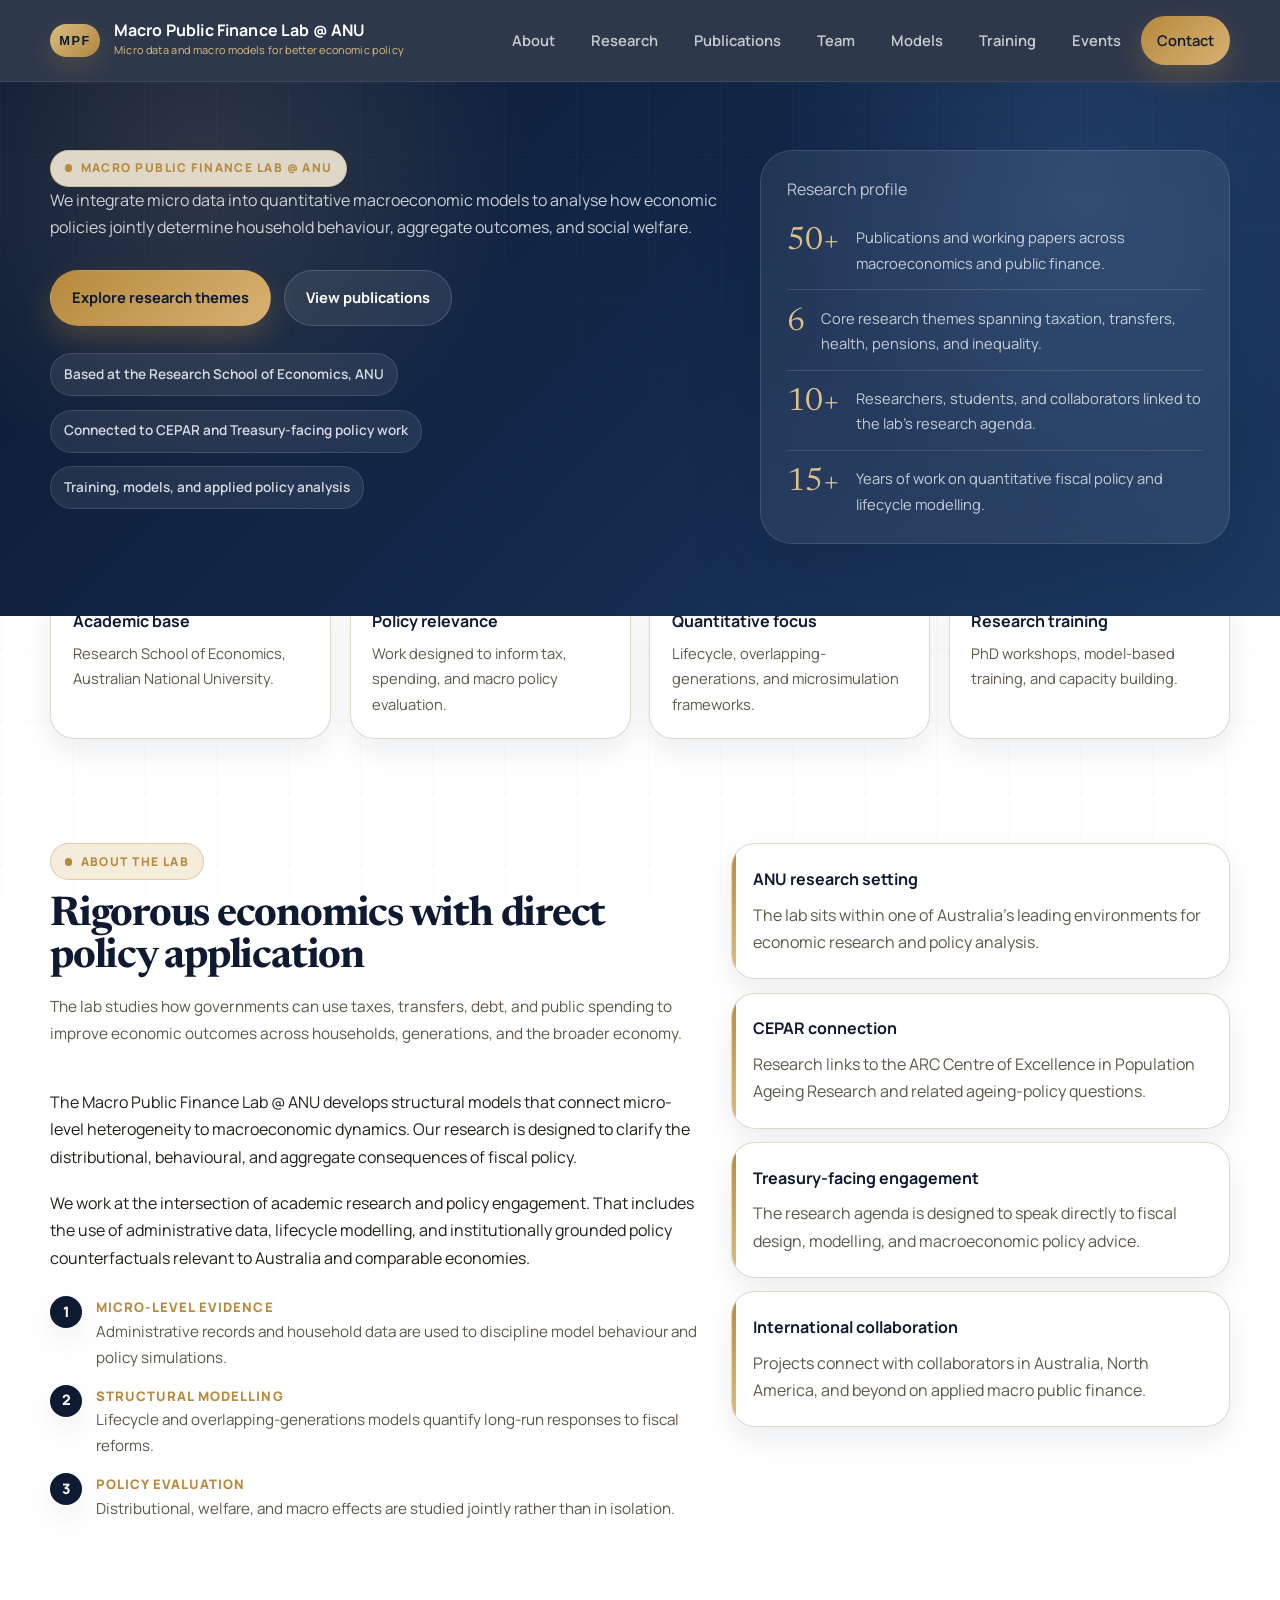
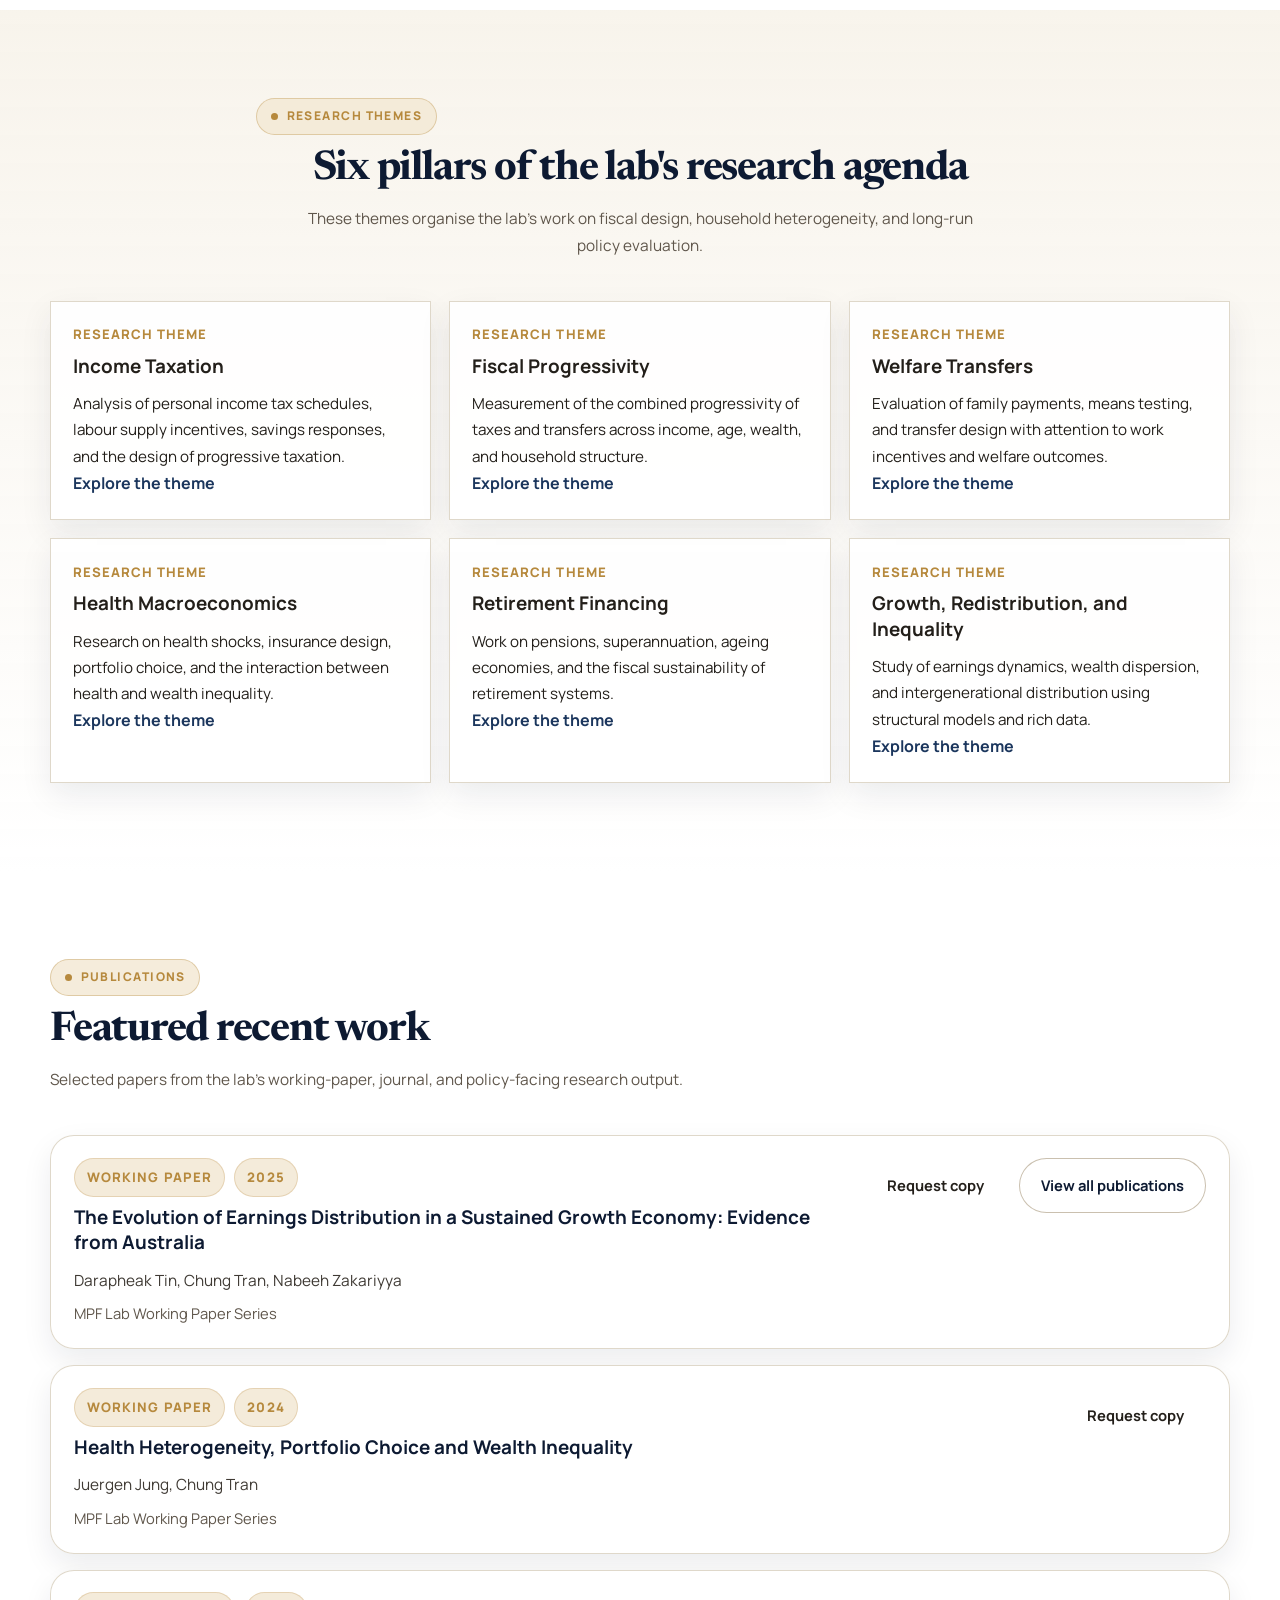
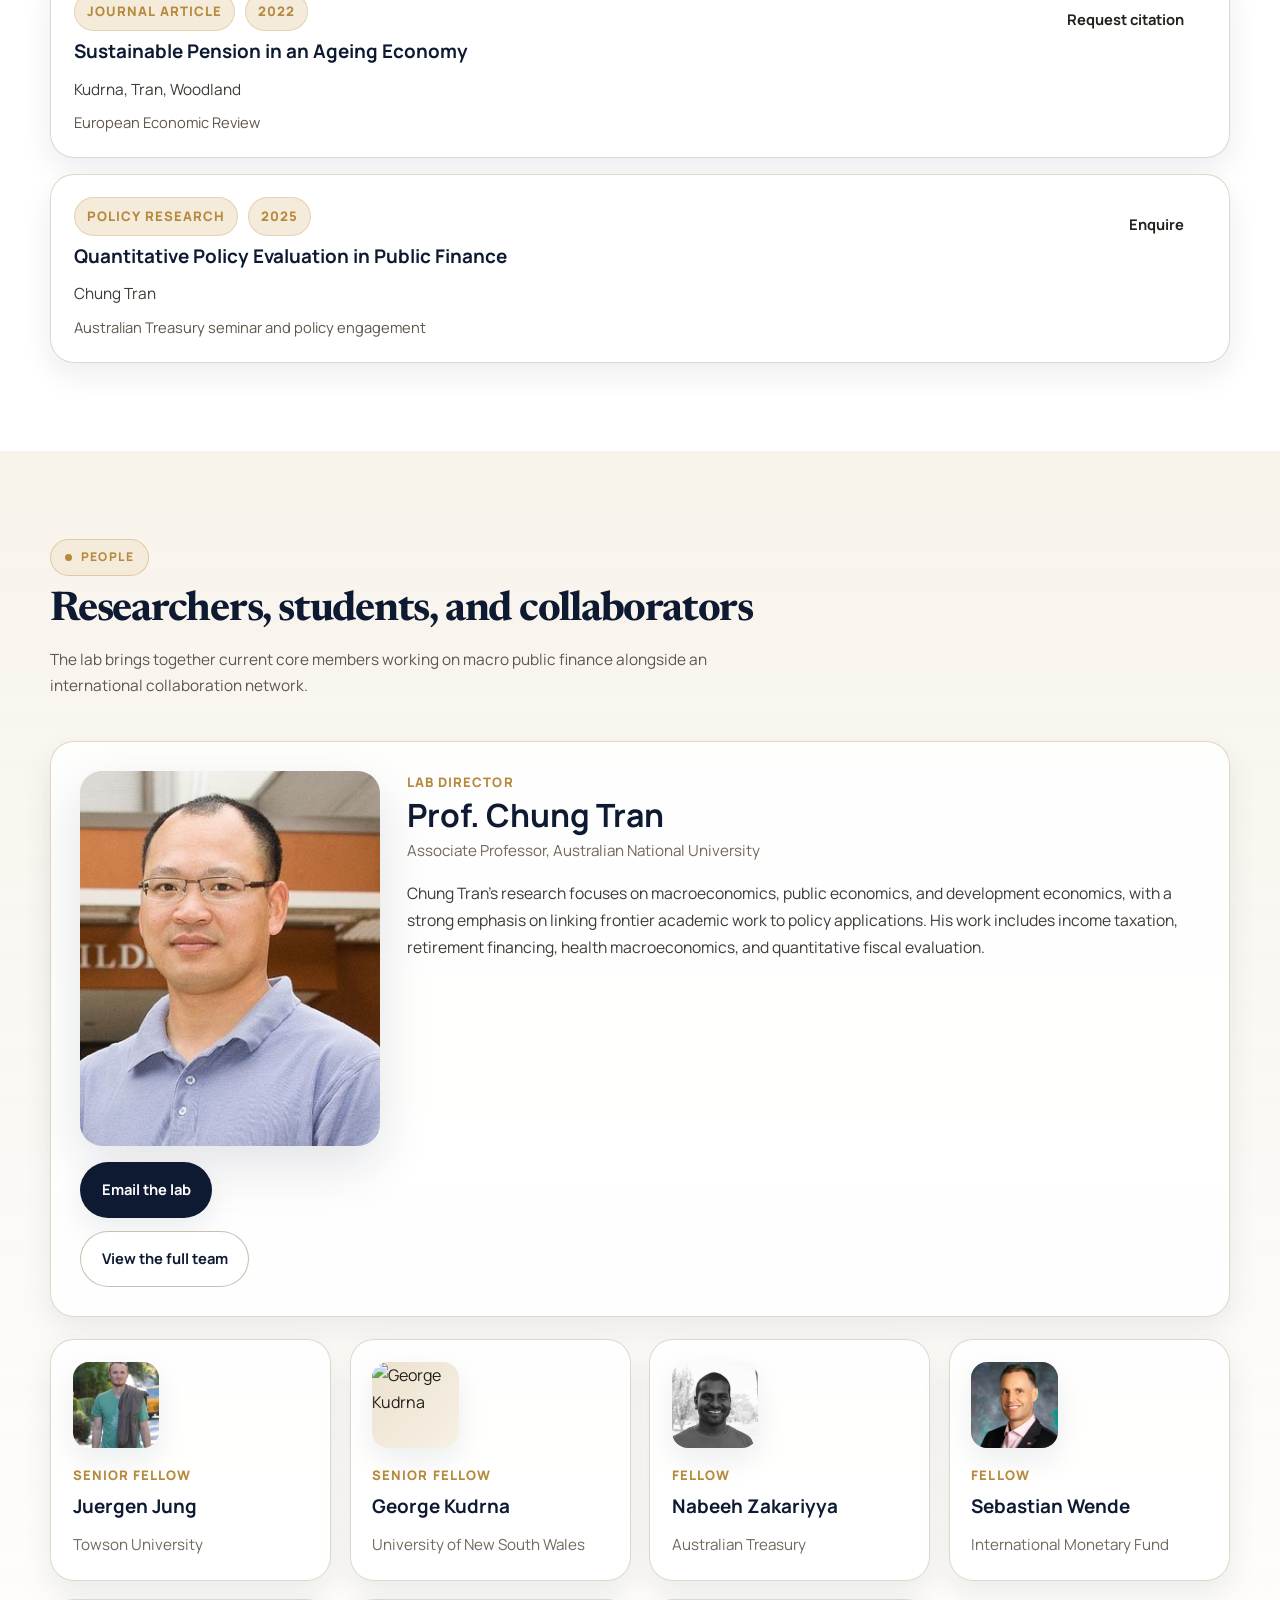
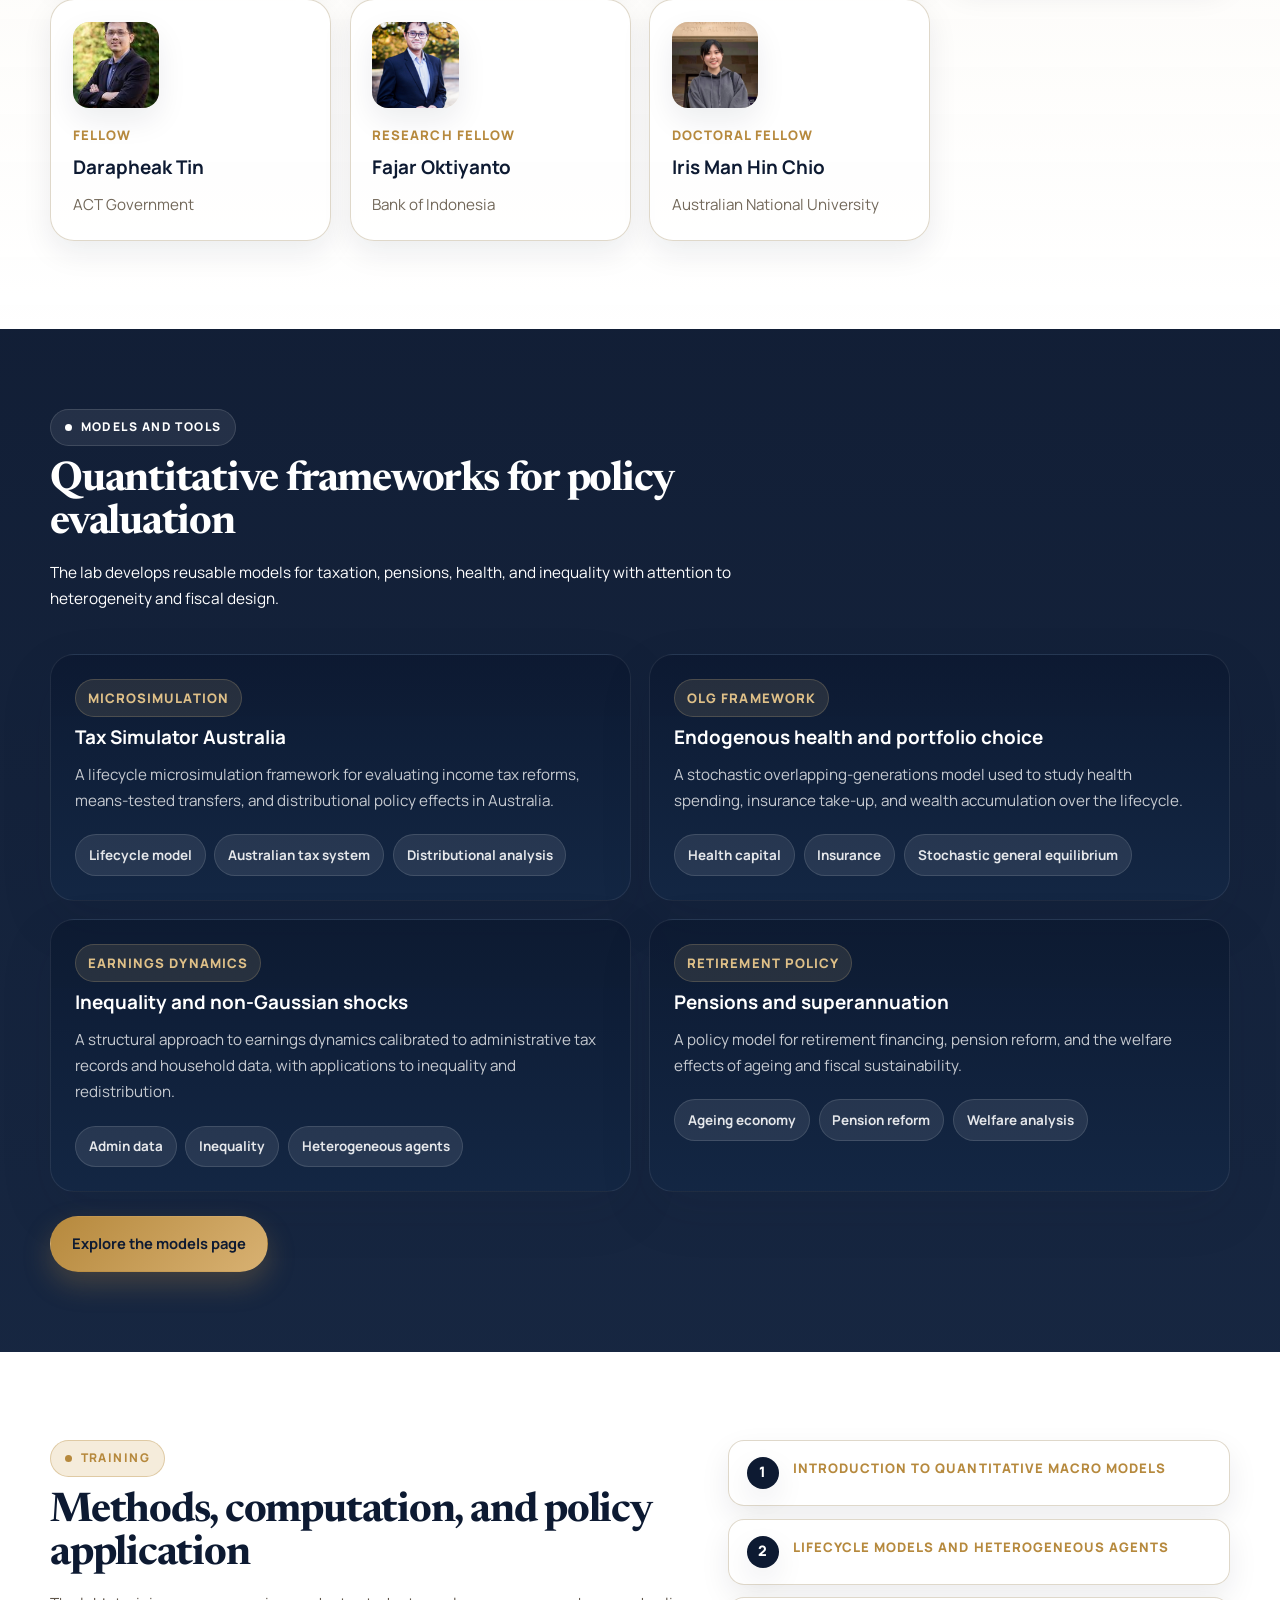
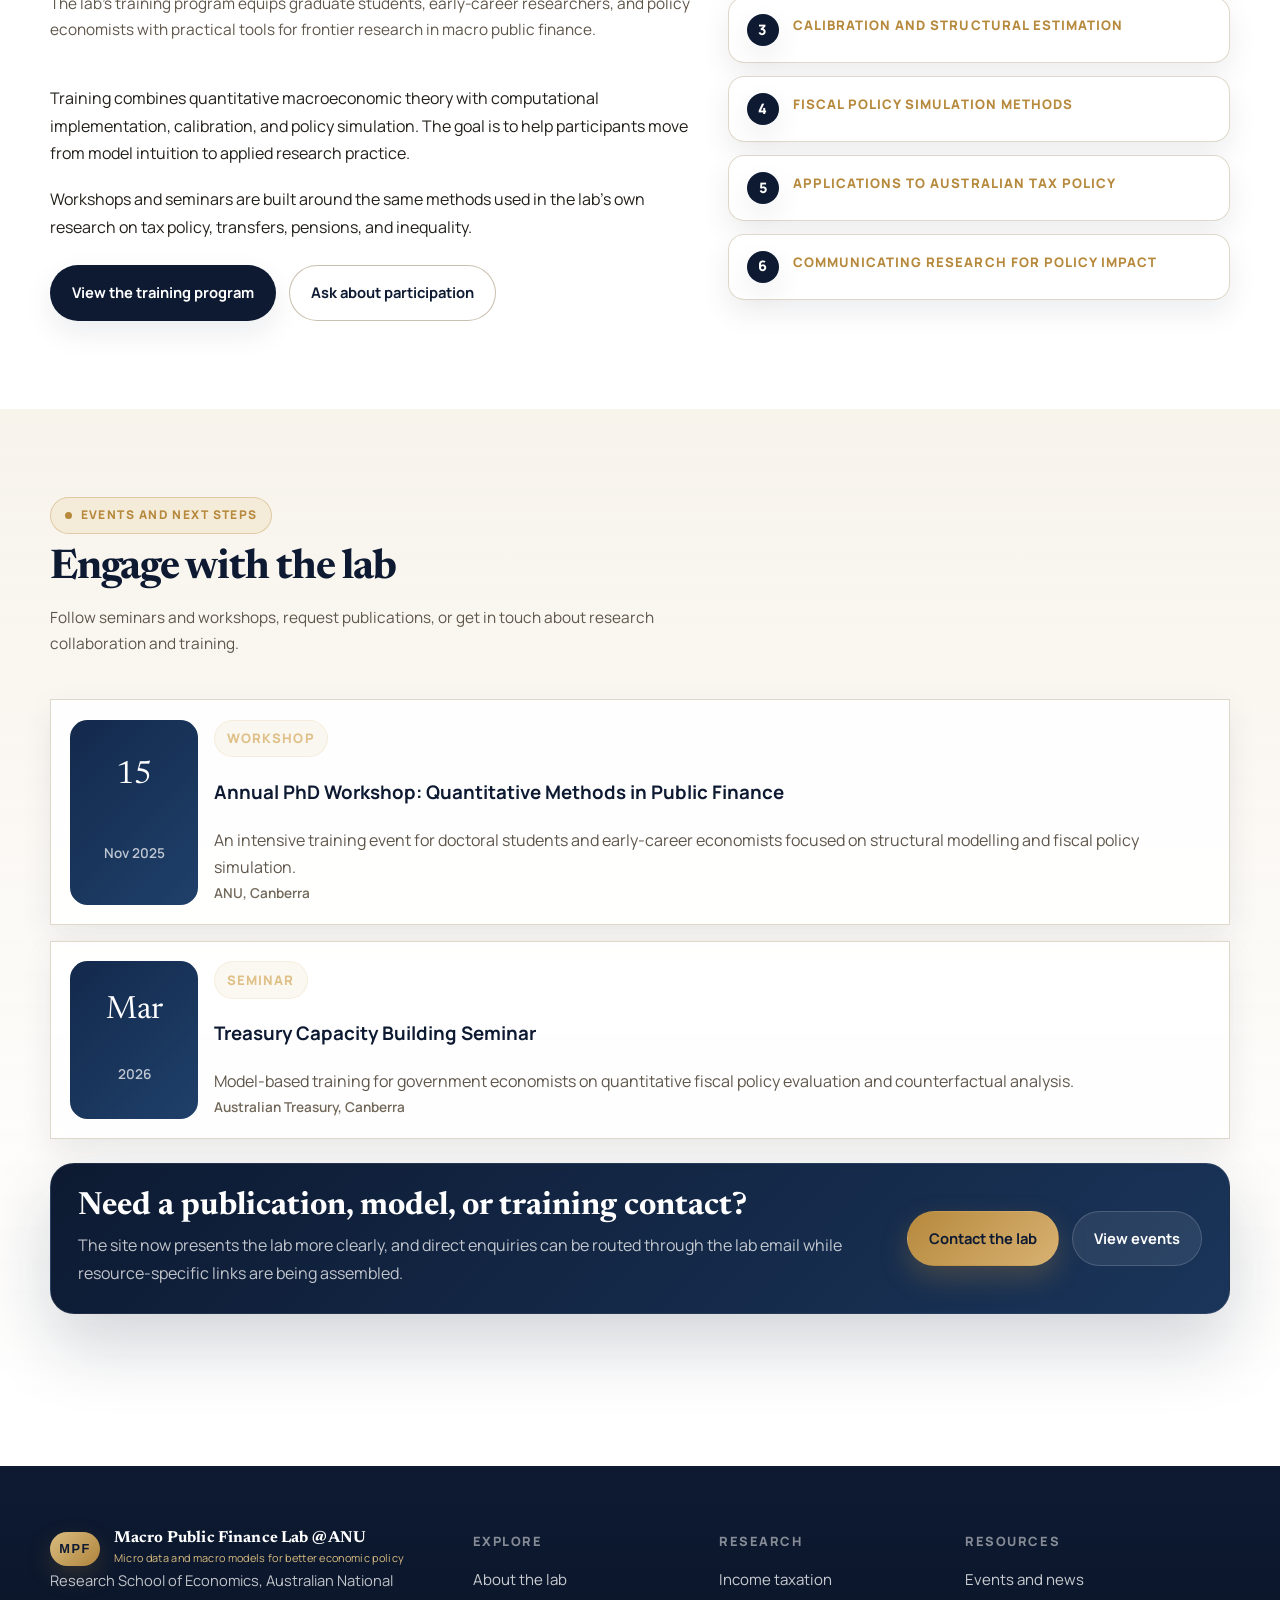
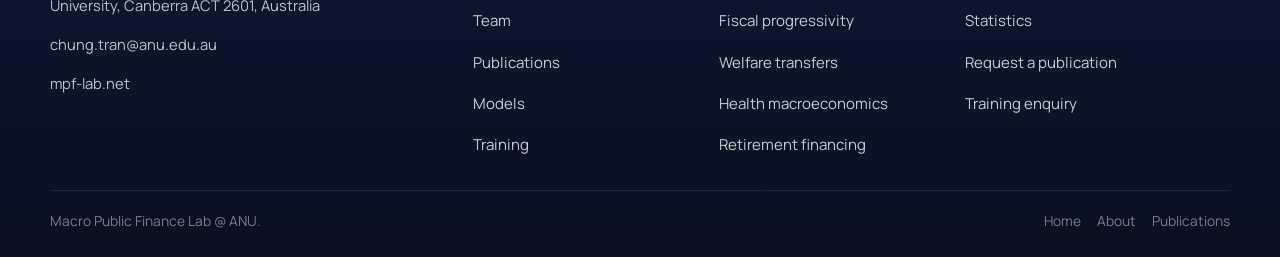
==== index.html @ cb0feac6 "Add initial site pages and assets Add the initial static website for the Macro Public Finance Lab @ " ====
﻿<!DOCTYPE html>
<html lang='en'>
<head>
  <meta charset='UTF-8'>
  <meta name='viewport' content='width=device-width, initial-scale=1.0'>
  <meta name='description' content='Macro Public Finance Lab @ ANU: research on taxation, transfers, pensions, inequality, quantitative models, and training.'>
  <title>Macro Public Finance Lab @ ANU</title>
  <link rel='stylesheet' href='./mpf-styles.css'>
</head>
<body class='page-home'>
  <nav>
    <div class='container'>
      <div class='nav-inner'>
        <a href='./index.html' class='nav-logo' aria-label='Macro Public Finance Lab @ ANU home'>
          <div class='nav-logo-mark'>MPF</div>
          <div class='nav-logo-text'>
            <strong>Macro Public Finance Lab @ ANU</strong>
            <span>Micro data and macro models for better economic policy</span>
          </div>
        </a>
        <input type='checkbox' id='mpf-nav-drawer' class='mpf-nav-cb'>
        <label for='mpf-nav-drawer' class='mpf-nav-burger' aria-label='Open menu'>
          <span></span><span></span><span></span>
        </label>
        <ul class='nav-links'>
          <li><a href='./about.html'>About</a></li>
          <li><a href='#research'>Research</a></li>
          <li><a href='./publications.html'>Publications</a></li>
          <li><a href='./team.html'>Team</a></li>
          <li><a href='./models.html'>Models</a></li>
          <li><a href='./training.html'>Training</a></li>
          <li><a href='./events.html'>Events</a></li>
          <li class='nav-cta'><a href='#contact'>Contact</a></li>
        </ul>
      </div>
    </div>
  </nav>

  <main>
    <section class='hero' id='home'>
      <div class='container'>
        <div class='hero-inner'>
          <div>
            <div class='hero-label'>Macro Public Finance Lab @ ANU</div>
            <p class='hero-desc'>We integrate micro data into quantitative macroeconomic models to analyse how economic policies jointly determine household behaviour, aggregate outcomes, and social welfare.</p>
            <div class='hero-actions'>
              <a href='#research' class='btn btn-primary'>Explore research themes</a>
              <a href='./publications.html' class='btn btn-ghost'>View publications</a>
            </div>
            <div class='hero-proof'>
              <span class='evidence-chip'>Based at the Research School of Economics, ANU</span>
              <span class='evidence-chip'>Connected to CEPAR and Treasury-facing policy work</span>
              <span class='evidence-chip'>Training, models, and applied policy analysis</span>
            </div>
          </div>
          <aside class='hero-sidebar'>
            <div class='sidebar-eyebrow'>Research profile</div>
            <div class='metric-list'>
              <div class='metric'>
                <div class='metric-value'>50+</div>
                <div class='metric-label'>Publications and working papers across macroeconomics and public finance.</div>
              </div>
              <div class='metric'>
                <div class='metric-value'>6</div>
                <div class='metric-label'>Core research themes spanning taxation, transfers, health, pensions, and inequality.</div>
              </div>
              <div class='metric'>
                <div class='metric-value'>10+</div>
                <div class='metric-label'>Researchers, students, and collaborators linked to the lab's research agenda.</div>
              </div>
              <div class='metric'>
                <div class='metric-value'>15+</div>
                <div class='metric-label'>Years of work on quantitative fiscal policy and lifecycle modelling.</div>
              </div>
            </div>
          </aside>
        </div>
      </div>
    </section>

    <div class='proof-strip'>
      <div class='container'>
        <div class='proof-grid'>
          <div class='proof-card'>
            <strong>Academic base</strong>
            <p>Research School of Economics, Australian National University.</p>
          </div>
          <div class='proof-card'>
            <strong>Policy relevance</strong>
            <p>Work designed to inform tax, spending, and macro policy evaluation.</p>
          </div>
          <div class='proof-card'>
            <strong>Quantitative focus</strong>
            <p>Lifecycle, overlapping-generations, and microsimulation frameworks.</p>
          </div>
          <div class='proof-card'>
            <strong>Research training</strong>
            <p>PhD workshops, model-based training, and capacity building.</p>
          </div>
        </div>
      </div>
    </div>

    <section class='section' id='about'>
      <div class='container'>
        <div class='split-grid-wide'>
          <div>
            <div class='section-header'>
              <div class='badge'>About the lab</div>
              <h2 class='section-title'>Rigorous economics with direct policy application</h2>
              <p class='section-sub'>The lab studies how governments can use taxes, transfers, debt, and public spending to improve economic outcomes across households, generations, and the broader economy.</p>
            </div>
            <div class='prose'>
              <p>The Macro Public Finance Lab @ ANU develops structural models that connect micro-level heterogeneity to macroeconomic dynamics. Our research is designed to clarify the distributional, behavioural, and aggregate consequences of fiscal policy.</p>
              <p>We work at the intersection of academic research and policy engagement. That includes the use of administrative data, lifecycle modelling, and institutionally grounded policy counterfactuals relevant to Australia and comparable economies.</p>
            </div>
            <div class='point-list' style='margin-top: 1.5rem;'>
              <div class='point-item'>
                <div class='point-marker'>1</div>
                <div>
                  <div class='point-title'>Micro-level evidence</div>
                  <div class='point-copy'>Administrative records and household data are used to discipline model behaviour and policy simulations.</div>
                </div>
              </div>
              <div class='point-item'>
                <div class='point-marker'>2</div>
                <div>
                  <div class='point-title'>Structural modelling</div>
                  <div class='point-copy'>Lifecycle and overlapping-generations models quantify long-run responses to fiscal reforms.</div>
                </div>
              </div>
              <div class='point-item'>
                <div class='point-marker'>3</div>
                <div>
                  <div class='point-title'>Policy evaluation</div>
                  <div class='point-copy'>Distributional, welfare, and macro effects are studied jointly rather than in isolation.</div>
                </div>
              </div>
            </div>
          </div>
          <div class='highlight-stack'>
            <div class='highlight-card'>
              <h4>ANU research setting</h4>
              <p>The lab sits within one of Australia's leading environments for economic research and policy analysis.</p>
            </div>
            <div class='highlight-card'>
              <h4>CEPAR connection</h4>
              <p>Research links to the ARC Centre of Excellence in Population Ageing Research and related ageing-policy questions.</p>
            </div>
            <div class='highlight-card'>
              <h4>Treasury-facing engagement</h4>
              <p>The research agenda is designed to speak directly to fiscal design, modelling, and macroeconomic policy advice.</p>
            </div>
            <div class='highlight-card'>
              <h4>International collaboration</h4>
              <p>Projects connect with collaborators in Australia, North America, and beyond on applied macro public finance.</p>
            </div>
          </div>
        </div>
      </div>
    </section>

    <section class='section section-muted' id='research'>
      <div class='container'>
        <div class='section-header center'>
          <div class='badge'>Research themes</div>
          <h2 class='section-title'>Six pillars of the lab's research agenda</h2>
          <p class='section-sub'>These themes organise the lab's work on fiscal design, household heterogeneity, and long-run policy evaluation.</p>
        </div>
        <div class='research-grid'>
          <article class='research-card'>
            <div class='pub-kicker'>Research theme</div>
            <h3>Income Taxation</h3>
            <p>Analysis of personal income tax schedules, labour supply incentives, savings responses, and the design of progressive taxation.</p>
            <a href='./income-taxation.html' class='research-link'>Explore the theme</a>
          </article>
          <article class='research-card'>
            <div class='pub-kicker'>Research theme</div>
            <h3>Fiscal Progressivity</h3>
            <p>Measurement of the combined progressivity of taxes and transfers across income, age, wealth, and household structure.</p>
            <a href='./fiscal-progressivity.html' class='research-link'>Explore the theme</a>
          </article>
          <article class='research-card'>
            <div class='pub-kicker'>Research theme</div>
            <h3>Welfare Transfers</h3>
            <p>Evaluation of family payments, means testing, and transfer design with attention to work incentives and welfare outcomes.</p>
            <a href='./welfare-transfers.html' class='research-link'>Explore the theme</a>
          </article>
          <article class='research-card'>
            <div class='pub-kicker'>Research theme</div>
            <h3>Health Macroeconomics</h3>
            <p>Research on health shocks, insurance design, portfolio choice, and the interaction between health and wealth inequality.</p>
            <a href='./health-macroeconomics.html' class='research-link'>Explore the theme</a>
          </article>
          <article class='research-card'>
            <div class='pub-kicker'>Research theme</div>
            <h3>Retirement Financing</h3>
            <p>Work on pensions, superannuation, ageing economies, and the fiscal sustainability of retirement systems.</p>
            <a href='./retirement-financing.html' class='research-link'>Explore the theme</a>
          </article>
          <article class='research-card'>
            <div class='pub-kicker'>Research theme</div>
            <h3>Growth, Redistribution, and Inequality</h3>
            <p>Study of earnings dynamics, wealth dispersion, and intergenerational distribution using structural models and rich data.</p>
            <a href='./growth-inequality.html' class='research-link'>Explore the theme</a>
          </article>
        </div>
      </div>
    </section>

    <section class='section' id='publications'>
      <div class='container'>
        <div class='section-header'>
          <div class='badge'>Publications</div>
          <h2 class='section-title'>Featured recent work</h2>
          <p class='section-sub'>Selected papers from the lab's working-paper, journal, and policy-facing research output.</p>
        </div>
        <div class='pub-list'>
          <article class='pub-item'>
            <div>
              <div class='pub-kicker-row'>
                <span class='status-chip'>Working paper</span>
                <span class='status-chip'>2025</span>
              </div>
              <h3 class='pub-title'>The Evolution of Earnings Distribution in a Sustained Growth Economy: Evidence from Australia</h3>
              <div class='pub-authors'>Darapheak Tin, Chung Tran, Nabeeh Zakariyya</div>
              <div class='pub-meta'>MPF Lab Working Paper Series</div>
            </div>
            <div class='pub-link-group'>
              <a class='link-chip' href='mailto:chung.tran@anu.edu.au?subject=MPF%20Lab%20publication%20request'>Request copy</a>
              <a class='link-chip secondary' href='./publications.html'>View all publications</a>
            </div>
          </article>
          <article class='pub-item'>
            <div>
              <div class='pub-kicker-row'>
                <span class='status-chip'>Working paper</span>
                <span class='status-chip'>2024</span>
              </div>
              <h3 class='pub-title'>Health Heterogeneity, Portfolio Choice and Wealth Inequality</h3>
              <div class='pub-authors'>Juergen Jung, Chung Tran</div>
              <div class='pub-meta'>MPF Lab Working Paper Series</div>
            </div>
            <div class='pub-link-group'>
              <a class='link-chip' href='mailto:chung.tran@anu.edu.au?subject=MPF%20Lab%20publication%20request'>Request copy</a>
            </div>
          </article>
          <article class='pub-item'>
            <div>
              <div class='pub-kicker-row'>
                <span class='status-chip'>Journal article</span>
                <span class='status-chip'>2022</span>
              </div>
              <h3 class='pub-title'>Sustainable Pension in an Ageing Economy</h3>
              <div class='pub-authors'>Kudrna, Tran, Woodland</div>
              <div class='pub-meta'>European Economic Review</div>
            </div>
            <div class='pub-link-group'>
              <a class='link-chip' href='mailto:chung.tran@anu.edu.au?subject=MPF%20Lab%20publication%20request'>Request citation</a>
            </div>
          </article>
          <article class='pub-item'>
            <div>
              <div class='pub-kicker-row'>
                <span class='status-chip'>Policy research</span>
                <span class='status-chip'>2025</span>
              </div>
              <h3 class='pub-title'>Quantitative Policy Evaluation in Public Finance</h3>
              <div class='pub-authors'>Chung Tran</div>
              <div class='pub-meta'>Australian Treasury seminar and policy engagement</div>
            </div>
            <div class='pub-link-group'>
              <a class='link-chip' href='mailto:chung.tran@anu.edu.au?subject=MPF%20Lab%20policy%20research%20enquiry'>Enquire</a>
            </div>
          </article>
        </div>
      </div>
    </section>

    <section class='section section-muted' id='team'>
      <div class='container'>
        <div class='section-header'>
          <div class='badge'>People</div>
          <h2 class='section-title'>Researchers, students, and collaborators</h2>
          <p class='section-sub'>The lab brings together current core members working on macro public finance alongside an international collaboration network.</p>
        </div>
        <div class='profile-card'>
          <div class='profile-media'>
            <div class='profile-photo'>
              <img src='./images/team/ChungTran.jpg' alt='Professor Chung Tran'>
            </div>
            <div class='profile-actions'>
              <a href='mailto:chung.tran@anu.edu.au?subject=MPF%20Lab%20enquiry' class='btn btn-secondary'>Email the lab</a>
              <a href='./team.html' class='btn btn-outline'>View the full team</a>
            </div>
          </div>
          <div>
            <div class='profile-role'>Lab director</div>
            <h3 class='profile-title'>Prof. Chung Tran</h3>
            <div class='profile-affil'>Associate Professor, Australian National University</div>
            <p class='profile-bio'>Chung Tran's research focuses on macroeconomics, public economics, and development economics, with a strong emphasis on linking frontier academic work to policy applications. His work includes income taxation, retirement financing, health macroeconomics, and quantitative fiscal evaluation.</p>
          </div>
        </div>
        <div class='team-grid' style='margin-top: 1.4rem;'>
          <article class='team-card'>
            <div class='team-avatar'><img src='./images/team/JuergenJung.jpg' alt='Juergen Jung'></div>
            <div class='team-role'>Senior Fellow</div>
            <h3>Juergen Jung</h3>
            <p class='team-affil'>Towson University</p>
          </article>
          <article class='team-card'>
            <div class='team-avatar'><img src='./images/team/GeorgeKudrna.jpg' alt='George Kudrna'></div>
            <div class='team-role'>Senior Fellow</div>
            <h3>George Kudrna</h3>
            <p class='team-affil'>University of New South Wales</p>
          </article>
          <article class='team-card'>
            <div class='team-avatar'><img src='./images/team/NabeehZakariyya.jpg' alt='Nabeeh Zakariyya'></div>
            <div class='team-role'>Fellow</div>
            <h3>Nabeeh Zakariyya</h3>
            <p class='team-affil'>Australian Treasury</p>
          </article>
          <article class='team-card'>
            <div class='team-avatar'><img src='./images/team/SebastianWende.jpeg' alt='Sebastian Wende'></div>
            <div class='team-role'>Fellow</div>
            <h3>Sebastian Wende</h3>
            <p class='team-affil'>International Monetary Fund</p>
          </article>
          <article class='team-card'>
            <div class='team-avatar'><img src='./images/team/DarapheakTin.jpg' alt='Darapheak Tin'></div>
            <div class='team-role'>Fellow</div>
            <h3>Darapheak Tin</h3>
            <p class='team-affil'>ACT Government</p>
          </article>
          <article class='team-card'>
            <div class='team-avatar'><img src='./images/team/FajarOktiyanto.png' alt='Fajar Oktiyanto'></div>
            <div class='team-role'>Research Fellow</div>
            <h3>Fajar Oktiyanto</h3>
            <p class='team-affil'>Bank of Indonesia</p>
          </article>
          <article class='team-card'>
            <div class='team-avatar'><img src='./images/team/IrisManHinChio.jpeg' alt='Iris Man Hin Chio'></div>
            <div class='team-role'>Doctoral Fellow</div>
            <h3>Iris Man Hin Chio</h3>
            <p class='team-affil'>Australian National University</p>
          </article>
        </div>
      </div>
    </section>

    <section class='dark-section' id='models'>
      <div class='container'>
        <div class='section-header'>
          <div class='badge'>Models and tools</div>
          <h2 class='section-title'>Quantitative frameworks for policy evaluation</h2>
          <p class='section-sub'>The lab develops reusable models for taxation, pensions, health, and inequality with attention to heterogeneity and fiscal design.</p>
        </div>
        <div class='model-grid'>
          <article class='model-card'>
            <div class='model-type'>Microsimulation</div>
            <h3>Tax Simulator Australia</h3>
            <p>A lifecycle microsimulation framework for evaluating income tax reforms, means-tested transfers, and distributional policy effects in Australia.</p>
            <div class='model-feature-list'>
              <span class='model-feature'>Lifecycle model</span>
              <span class='model-feature'>Australian tax system</span>
              <span class='model-feature'>Distributional analysis</span>
            </div>
          </article>
          <article class='model-card'>
            <div class='model-type'>OLG framework</div>
            <h3>Endogenous health and portfolio choice</h3>
            <p>A stochastic overlapping-generations model used to study health spending, insurance take-up, and wealth accumulation over the lifecycle.</p>
            <div class='model-feature-list'>
              <span class='model-feature'>Health capital</span>
              <span class='model-feature'>Insurance</span>
              <span class='model-feature'>Stochastic general equilibrium</span>
            </div>
          </article>
          <article class='model-card'>
            <div class='model-type'>Earnings dynamics</div>
            <h3>Inequality and non-Gaussian shocks</h3>
            <p>A structural approach to earnings dynamics calibrated to administrative tax records and household data, with applications to inequality and redistribution.</p>
            <div class='model-feature-list'>
              <span class='model-feature'>Admin data</span>
              <span class='model-feature'>Inequality</span>
              <span class='model-feature'>Heterogeneous agents</span>
            </div>
          </article>
          <article class='model-card'>
            <div class='model-type'>Retirement policy</div>
            <h3>Pensions and superannuation</h3>
            <p>A policy model for retirement financing, pension reform, and the welfare effects of ageing and fiscal sustainability.</p>
            <div class='model-feature-list'>
              <span class='model-feature'>Ageing economy</span>
              <span class='model-feature'>Pension reform</span>
              <span class='model-feature'>Welfare analysis</span>
            </div>
          </article>
        </div>
        <div style='margin-top: 1.5rem;'>
          <a href='./models.html' class='btn btn-primary'>Explore the models page</a>
        </div>
      </div>
    </section>

    <section class='section' id='training'>
      <div class='container'>
        <div class='curriculum-layout'>
          <div>
            <div class='section-header'>
              <div class='badge'>Training</div>
              <h2 class='section-title'>Methods, computation, and policy application</h2>
              <p class='section-sub'>The lab's training program equips graduate students, early-career researchers, and policy economists with practical tools for frontier research in macro public finance.</p>
            </div>
            <div class='prose'>
              <p>Training combines quantitative macroeconomic theory with computational implementation, calibration, and policy simulation. The goal is to help participants move from model intuition to applied research practice.</p>
              <p>Workshops and seminars are built around the same methods used in the lab's own research on tax policy, transfers, pensions, and inequality.</p>
            </div>
            <div class='hero-actions' style='margin-top: 1.5rem;'>
              <a href='./training.html' class='btn btn-secondary'>View the training program</a>
              <a href='mailto:chung.tran@anu.edu.au?subject=MPF%20Lab%20training%20enquiry' class='btn btn-outline'>Ask about participation</a>
            </div>
          </div>
          <div>
            <ul class='curriculum-list'>
              <li class='curriculum-item'><span class='curriculum-number'>1</span><span class='curriculum-title'>Introduction to quantitative macro models</span></li>
              <li class='curriculum-item'><span class='curriculum-number'>2</span><span class='curriculum-title'>Lifecycle models and heterogeneous agents</span></li>
              <li class='curriculum-item'><span class='curriculum-number'>3</span><span class='curriculum-title'>Calibration and structural estimation</span></li>
              <li class='curriculum-item'><span class='curriculum-number'>4</span><span class='curriculum-title'>Fiscal policy simulation methods</span></li>
              <li class='curriculum-item'><span class='curriculum-number'>5</span><span class='curriculum-title'>Applications to Australian tax policy</span></li>
              <li class='curriculum-item'><span class='curriculum-number'>6</span><span class='curriculum-title'>Communicating research for policy impact</span></li>
            </ul>
          </div>
        </div>
      </div>
    </section>

    <section class='section section-muted'>
      <div class='container'>
        <div class='section-header'>
          <div class='badge'>Events and next steps</div>
          <h2 class='section-title'>Engage with the lab</h2>
          <p class='section-sub'>Follow seminars and workshops, request publications, or get in touch about research collaboration and training.</p>
        </div>
        <div class='event-cards'>
          <article class='event-card'>
            <div class='event-date-box'>
              <div class='event-date-day'>15</div>
              <div class='event-date-month'>Nov 2025</div>
            </div>
            <div class='event-content'>
              <div class='event-badge'>Workshop</div>
              <h3>Annual PhD Workshop: Quantitative Methods in Public Finance</h3>
              <p class='event-desc'>An intensive training event for doctoral students and early-career economists focused on structural modelling and fiscal policy simulation.</p>
              <div class='event-location'>ANU, Canberra</div>
            </div>
          </article>
          <article class='event-card'>
            <div class='event-date-box'>
              <div class='event-date-day'>Mar</div>
              <div class='event-date-month'>2026</div>
            </div>
            <div class='event-content'>
              <div class='event-badge'>Seminar</div>
              <h3>Treasury Capacity Building Seminar</h3>
              <p class='event-desc'>Model-based training for government economists on quantitative fiscal policy evaluation and counterfactual analysis.</p>
              <div class='event-location'>Australian Treasury, Canberra</div>
            </div>
          </article>
        </div>
        <div class='cta-panel' style='margin-top: 1.5rem;'>
          <div>
            <h3>Need a publication, model, or training contact?</h3>
            <p>The site now presents the lab more clearly, and direct enquiries can be routed through the lab email while resource-specific links are being assembled.</p>
          </div>
          <div class='cta-actions'>
            <a href='mailto:chung.tran@anu.edu.au?subject=MPF%20Lab%20enquiry' class='btn btn-primary'>Contact the lab</a>
            <a href='./events.html' class='btn btn-ghost'>View events</a>
          </div>
        </div>
      </div>
    </section>
  </main>

  <footer id='contact'>
    <div class='container'>
      <div class='footer-grid'>
        <div>
          <div class='footer-logo'>
            <div class='footer-logo-mark'>MPF</div>
            <div class='footer-logo-text'>
              <strong>Macro Public Finance Lab @ ANU</strong>
              <span>Micro data and macro models for better economic policy</span>
            </div>
          </div>
          <div class='footer-contact'>
            <div class='footer-contact-item'>Research School of Economics, Australian National University, Canberra ACT 2601, Australia</div>
            <div class='footer-contact-item'><a href='mailto:chung.tran@anu.edu.au'>chung.tran@anu.edu.au</a></div>
            <div class='footer-contact-item'><a href='https://mpf-lab.net/'>mpf-lab.net</a></div>
          </div>
        </div>
        <div class='footer-col'>
          <h4>Explore</h4>
          <ul class='footer-links'>
            <li><a href='./about.html'>About the lab</a></li>
            <li><a href='./team.html'>Team</a></li>
            <li><a href='./publications.html'>Publications</a></li>
            <li><a href='./models.html'>Models</a></li>
            <li><a href='./training.html'>Training</a></li>
          </ul>
        </div>
        <div class='footer-col'>
          <h4>Research</h4>
          <ul class='footer-links'>
            <li><a href='./income-taxation.html'>Income taxation</a></li>
            <li><a href='./fiscal-progressivity.html'>Fiscal progressivity</a></li>
            <li><a href='./welfare-transfers.html'>Welfare transfers</a></li>
            <li><a href='./health-macroeconomics.html'>Health macroeconomics</a></li>
            <li><a href='./retirement-financing.html'>Retirement financing</a></li>
          </ul>
        </div>
        <div class='footer-col'>
          <h4>Resources</h4>
          <ul class='footer-links'>
            <li><a href='./events.html'>Events and news</a></li>
            <li><a href='./statistics.html'>Statistics</a></li>
            <li><a href='mailto:chung.tran@anu.edu.au?subject=MPF%20Lab%20publication%20request'>Request a publication</a></li>
            <li><a href='mailto:chung.tran@anu.edu.au?subject=MPF%20Lab%20training%20enquiry'>Training enquiry</a></li>
          </ul>
        </div>
      </div>
      <div class='footer-bottom'>
        <p>Macro Public Finance Lab @ ANU.</p>
        <div class='footer-bottom-links'>
          <a href='./index.html'>Home</a>
          <a href='./about.html'>About</a>
          <a href='./publications.html'>Publications</a>
        </div>
      </div>
    </div>
  </footer>
</body>
</html>
---- mpf-styles.css ----
﻿@import url('https://fonts.googleapis.com/css2?family=Manrope:wght@400;500;600;700;800&family=Newsreader:opsz,wght@6..72,500;6..72,600;6..72,700&display=swap');

:root {
  --navy: #142744;
  --navy-900: #1b365d;
  --navy-950: #0d1a32;
  --gold: #b6893d;
  --gold-light: #dfc088;
  --gold-pale: #f4ead7;
  --sand: #f6f1e7;
  --sand-deep: #ebe1cf;
  --white: #ffffff;
  --gray-50: #faf8f4;
  --gray-100: #ede8df;
  --gray-200: #ded6c8;
  --gray-300: #c1b6a2;
  --gray-500: #72685a;
  --gray-600: #5f564b;
  --gray-700: #3f3a34;
  --text: #231f1a;
  --shadow-sm: 0 12px 30px rgba(13, 26, 50, 0.08);
  --shadow-md: 0 20px 52px rgba(13, 26, 50, 0.12);
  --shadow-lg: 0 32px 70px rgba(13, 26, 50, 0.18);
  --radius-sm: 0.8rem;
  --radius: 1.1rem;
  --radius-lg: 1.5rem;
  --radius-xl: 2rem;
  --transition: 220ms ease;
  --container: 1180px;
}

*, *::before, *::after {
  box-sizing: border-box;
}

html {
  scroll-behavior: smooth;
}

body {
  margin: 0;
  font-family: 'Manrope', sans-serif;
  color: var(--text);
  background: linear-gradient(180deg, #f4efe7 0, #ffffff 18rem);
  line-height: 1.72;
  font-size: 16px;
}

body::before {
  content: '';
  position: fixed;
  inset: 0;
  background-image: linear-gradient(rgba(182, 137, 61, 0.03) 1px, transparent 1px), linear-gradient(90deg, rgba(20, 39, 68, 0.02) 1px, transparent 1px);
  background-size: 72px 72px;
  pointer-events: none;
  z-index: -1;
}

a {
  color: inherit;
  text-decoration: none;
}

img {
  display: block;
  max-width: 100%;
}

button,
input,
textarea,
select {
  font: inherit;
}

p {
  margin: 0;
}

main,
section,
footer {
  position: relative;
}

.container {
  width: min(var(--container), calc(100% - 2.5rem));
  margin: 0 auto;
}

.section {
  padding: 5.5rem 0;
}

.section-sm {
  padding: 4rem 0;
}

.section-muted,
.section.gray-bg {
  background: linear-gradient(180deg, rgba(246, 241, 231, 0.8) 0%, rgba(255, 255, 255, 0.92) 100%);
}

.surface,
.card,
.highlight-card,
.pub-item,
.team-card,
.affiliation-item,
.tech-card,
.topic-card,
.contact-card,
.news-card,
.sidebar-card,
.question-card,
.related-theme-card,
.event-item,
.outreach-item,
.model-card,
.stat-panel,
.proof-card,
.profile-card,
.cta-panel,
.timeline-card {
  border-radius: var(--radius-lg);
}

.section-header {
  display: grid;
  gap: 0.9rem;
  margin-bottom: 2.6rem;
  max-width: 48rem;
}

.section-header.center {
  margin-inline: auto;
  text-align: center;
}

.section-header.center .section-sub {
  margin-inline: auto;
}

.badge,
.page-hero-label,
.research-label,
.hero-label {
  display: inline-flex;
  align-items: center;
  gap: 0.55rem;
  width: fit-content;
  padding: 0.45rem 0.85rem;
  border-radius: 999px;
  border: 1px solid rgba(182, 137, 61, 0.35);
  background: rgba(244, 234, 215, 0.9);
  color: var(--gold);
  font-size: 0.75rem;
  font-weight: 800;
  letter-spacing: 0.12em;
  text-transform: uppercase;
}

.badge::before,
.page-hero-label::before,
.research-label::before,
.hero-label::before {
  content: '';
  width: 0.45rem;
  height: 0.45rem;
  border-radius: 999px;
  background: currentColor;
}

.section-title,
.page-hero h1,
.research-hero h1,
.hero-title,
.footer-logo-text strong {
  font-family: 'Newsreader', serif;
  letter-spacing: -0.03em;
}

.section-title {
  margin: 0;
  color: var(--navy-950);
  font-size: clamp(1.95rem, 3.2vw, 3rem);
  line-height: 1.04;
}

.section-sub,
.hero-desc,
.page-hero-desc,
.research-hero p,
.footer-desc,
.news-desc,
.access-prose,
.overview-prose,
.model-card-desc,
.topic-card-desc,
.event-desc,
.pub-meta,
.pub-journal,
.team-affil,
.team-institution,
.director-institution,
.card p,
.highlight-card p,
.tech-card-desc,
.contact-card p,
.outreach-outlet,
.research-overview-prose,
.two-column-text p {
  color: var(--gray-600);
}

.section-sub {
  max-width: 43rem;
  font-size: 0.96rem;
}

.divider {
  height: 1px;
  background: linear-gradient(90deg, transparent 0%, rgba(193, 182, 162, 0.8) 50%, transparent 100%);
}

.surface {
  background: rgba(255, 255, 255, 0.88);
  border: 1px solid rgba(222, 214, 200, 0.95);
  box-shadow: var(--shadow-sm);
  backdrop-filter: blur(12px);
}

.text-link {
  display: inline-flex;
  align-items: center;
  gap: 0.45rem;
  color: var(--navy-900);
  font-weight: 700;
}

.text-link:hover {
  color: var(--gold);
}

.btn,
.link-chip,
.pub-action-btn,
.director-links a {
  display: inline-flex;
  align-items: center;
  justify-content: center;
  gap: 0.55rem;
  padding: 0.88rem 1.3rem;
  border-radius: 999px;
  border: 1px solid transparent;
  transition: transform var(--transition), box-shadow var(--transition), border-color var(--transition), background-color var(--transition), color var(--transition);
  font-size: 0.92rem;
  font-weight: 700;
  cursor: pointer;
}

.btn:hover,
.link-chip:hover,
.pub-action-btn:hover,
.director-links a:hover {
  transform: translateY(-1px);
}

.btn-primary,
.btn-gold,
.nav-links .nav-cta a {
  background: linear-gradient(135deg, var(--gold) 0%, #d8b172 100%);
  color: var(--navy-950);
  box-shadow: 0 12px 28px rgba(182, 137, 61, 0.28);
}

.btn-primary:hover,
.btn-gold:hover,
.nav-links .nav-cta a:hover {
  box-shadow: 0 16px 34px rgba(182, 137, 61, 0.35);
}

.btn-secondary,
.btn-navy,
.pub-btn-primary {
  background: var(--navy-950);
  color: var(--white);
  box-shadow: var(--shadow-sm);
}

.btn-secondary:hover,
.btn-navy:hover,
.pub-btn-primary:hover {
  background: var(--navy);
}

.btn-outline,
.link-chip.secondary,
.pub-btn-ghost,
.pub-action-btn,
.director-links a {
  border-color: rgba(193, 182, 162, 0.85);
  background: rgba(255, 255, 255, 0.9);
  color: var(--navy-950);
}

.btn-outline:hover,
.link-chip.secondary:hover,
.pub-btn-ghost:hover,
.pub-action-btn:hover,
.director-links a:hover {
  border-color: rgba(182, 137, 61, 0.6);
  color: var(--gold);
}

.btn-ghost {
  background: rgba(255, 255, 255, 0.08);
  border-color: rgba(255, 255, 255, 0.16);
  color: var(--white);
}

.btn-ghost:hover {
  border-color: rgba(255, 255, 255, 0.32);
  background: rgba(255, 255, 255, 0.14);
}

nav {
  position: sticky;
  top: 0;
  z-index: 1000;
  background: rgba(13, 26, 50, 0.86);
  border-bottom: 1px solid rgba(255, 255, 255, 0.08);
  backdrop-filter: blur(18px);
}

.nav-inner {
  min-height: 4.7rem;
  display: flex;
  align-items: center;
  gap: 1.5rem;
}

.nav-logo,
.footer-logo {
  display: flex;
  align-items: center;
  gap: 0.85rem;
}

.nav-logo-mark,
.footer-logo-mark {
  min-width: 3rem;
  height: 2.1rem;
  padding: 0 0.58rem;
  border-radius: 999px;
  display: grid;
  place-items: center;
  background: linear-gradient(135deg, rgba(226, 195, 131, 0.96) 0%, rgba(182, 137, 61, 0.96) 100%);
  color: var(--navy-950);
  font-family: 'Source Sans 3', sans-serif;
  font-size: 0.8rem;
  font-weight: 800;
  letter-spacing: 0.12em;
  text-transform: uppercase;
  box-shadow: 0 10px 24px rgba(182, 137, 61, 0.22);
}

.nav-logo-text strong,
.footer-logo-text strong {
  display: block;
  color: var(--white);
  font-size: 1rem;
  line-height: 1.04;
  letter-spacing: 0.01em;
}

.nav-logo-text span,
.footer-logo-text span {
  display: block;
  margin-top: 0.18rem;
  font-size: 0.68rem;
  letter-spacing: 0.03em;
  text-transform: none;
  color: rgba(226, 195, 131, 0.96);
}

.nav-links {
  margin-left: auto;
  display: flex;
  align-items: center;
  gap: 0.25rem;
  list-style: none;
  padding: 0;
}

.nav-links a {
  display: block;
  padding: 0.75rem 1rem;
  color: rgba(255, 255, 255, 0.74);
  font-size: 0.92rem;
  font-weight: 600;
  border-radius: 999px;
  transition: background-color var(--transition), color var(--transition), transform var(--transition);
}

.nav-links a:hover,
.nav-links a.active,
.nav-links a[aria-current='page'] {
  color: var(--white);
  background: rgba(255, 255, 255, 0.1);
}

.mpf-nav-cb {
  position: absolute;
  width: 1px;
  height: 1px;
  padding: 0;
  margin: -1px;
  overflow: hidden;
  clip: rect(0, 0, 0, 0);
  white-space: nowrap;
  border: 0;
}

.mpf-nav-burger {
  display: none;
  width: 2.8rem;
  height: 2.8rem;
  margin-left: auto;
  border-radius: 0.9rem;
  cursor: pointer;
  align-items: center;
  justify-content: center;
  flex-direction: column;
  gap: 0.35rem;
}

.mpf-nav-burger:hover {
  background: rgba(255, 255, 255, 0.08);
}

.mpf-nav-burger span {
  width: 1.2rem;
  height: 2px;
  border-radius: 999px;
  background: rgba(255, 255, 255, 0.92);
}

.hero {
  padding: 4.2rem 0 4.5rem;
  background:
    radial-gradient(circle at 16% 16%, rgba(223, 192, 136, 0.15), transparent 28%),
    radial-gradient(circle at 84% 20%, rgba(98, 146, 210, 0.18), transparent 26%),
    linear-gradient(135deg, #0d1a32 0%, #13294c 55%, #1d3a62 100%);
  color: var(--white);
  overflow: hidden;
}

.hero::before,
.page-hero::before,
.research-hero::before {
  content: '';
  position: absolute;
  inset: 0;
  background-image: linear-gradient(rgba(255, 255, 255, 0.04) 1px, transparent 1px), linear-gradient(90deg, rgba(255, 255, 255, 0.04) 1px, transparent 1px);
  background-size: 72px 72px;
  mask-image: linear-gradient(180deg, rgba(0, 0, 0, 0.55), transparent 92%);
  pointer-events: none;
}

.hero-inner {
  position: relative;
  z-index: 1;
  display: grid;
  grid-template-columns: minmax(0, 1.3fr) minmax(320px, 0.9fr);
  gap: 2rem;
  align-items: start;
}

.hero-copy {
  align-self: start;
}

.hero-title {
  margin: 1rem 0 1.25rem;
  max-width: 13.5ch;
  font-size: clamp(1.95rem, 4.1vw, 3.45rem);
  line-height: 0.94;
}

.hero-title em,
.page-hero h1 em {
  color: var(--gold-light);
  font-style: normal;
}

.hero-desc {
  max-width: 42rem;
  color: rgba(255, 255, 255, 0.78);
  font-size: 1rem;
}

.hero-actions,
.pub-link-group,
.profile-actions,
.cta-actions,
.hero-proof {
  display: flex;
  flex-wrap: wrap;
  gap: 0.85rem;
}

.hero-actions {
  margin-top: 1.8rem;
}

.hero-proof {
  margin-top: 1.7rem;
}

.evidence-chip {
  display: inline-flex;
  align-items: center;
  gap: 0.45rem;
  padding: 0.55rem 0.8rem;
  border-radius: 999px;
  border: 1px solid rgba(255, 255, 255, 0.12);
  background: rgba(255, 255, 255, 0.08);
  color: rgba(255, 255, 255, 0.82);
  font-size: 0.85rem;
  font-weight: 600;
}

.hero-sidebar {
  padding: 1.6rem;
  border-radius: var(--radius-xl);
  border: 1px solid rgba(255, 255, 255, 0.12);
  background: rgba(255, 255, 255, 0.07);
  box-shadow: var(--shadow-lg);
  backdrop-filter: blur(16px);
}

.sidebar-eyebrow,
.hero-sidebar h2,
.event-content h3,
.card h3,
.tech-card-title,
.topic-card-title,
.model-card h3,
.profile-title,
.team-card h3,
.pub-title,
.collab-name,
.news-headline,
.outreach-content h4,
.question-card h3,
.timeline-card h3,
.contact-card h3 {
  color: var(--navy-950);
}

.hero-sidebar .sidebar-eyebrow {
  color: rgba(255, 255, 255, 0.72);
}

.hero-sidebar h2 {
  margin: 0.35rem 0 0.7rem;
  color: var(--white);
  font-family: 'Newsreader', serif;
  font-size: 2rem;
  letter-spacing: -0.03em;
}

.hero-sidebar p {
  color: rgba(255, 255, 255, 0.72);
}

.metric-list {
  display: grid;
  gap: 0.85rem;
  margin-top: 1.35rem;
}

.metric {
  display: grid;
  grid-template-columns: auto 1fr;
  gap: 1rem;
  padding-top: 0.95rem;
  border-top: 1px solid rgba(255, 255, 255, 0.12);
}

.metric:first-child {
  border-top: none;
  padding-top: 0;
}

.metric-value,
.stat-number,
.hero-stat-number,
.hero-stat-mini-number {
  font-family: 'Newsreader', serif;
  font-size: 2rem;
  line-height: 1;
  color: var(--gold-light);
}

.metric-label,
.stat-label,
.hero-stat-label,
.hero-stat-mini-label {
  color: rgba(255, 255, 255, 0.74);
  font-size: 0.92rem;
}

.proof-strip {
  margin-top: -1.9rem;
  padding-bottom: 1rem;
}

.proof-grid,
.card-grid-3,
.three-cards,
.affiliations-list,
.research-grid,
.team-grid,
.collaborator-grid,
.models-grid,
.model-grid,
.tech-grid,
.topics-grid,
.news-grid,
.stats-grid,
.key-questions,
.related-themes-grid {
  display: grid;
  gap: 1.15rem;
}

.proof-grid {
  grid-template-columns: repeat(4, minmax(0, 1fr));
}

.proof-card,
.stat-panel,
.timeline-card,
.sidebar-card,
.contact-card,
.card,
.highlight-card,
.tech-card,
.topic-card,
.affiliation-item,
.question-card,
.related-theme-card,
.outreach-item,
.news-card {
  padding: 1.35rem;
  background: rgba(255, 255, 255, 0.9);
  border: 1px solid rgba(222, 214, 200, 0.95);
  box-shadow: var(--shadow-sm);
}

.proof-card strong,
.timeline-card strong,
.stat-panel strong {
  display: block;
  color: var(--navy-950);
  font-size: 1rem;
  margin-bottom: 0.35rem;
}

.proof-card p,
.timeline-card p,
.stat-panel p,
.affiliation-item p,
.question-card p,
.related-theme-card p {
  font-size: 0.92rem;
  color: var(--gray-600);
}

.split-grid,
.two-column,
.access-grid,
.overview-grid,
.curriculum-layout,
.training-grid {
  display: grid;
  grid-template-columns: minmax(0, 1.2fr) minmax(280px, 0.92fr);
  gap: 1.5rem;
  align-items: start;
}

.split-grid-wide {
  display: grid;
  grid-template-columns: minmax(0, 1.3fr) minmax(320px, 1fr);
  gap: 2rem;
  align-items: start;
}

.prose,
.two-column-text,
.access-prose,
.overview-prose,
.research-overview-prose,
.about-body {
  display: grid;
  gap: 1.15rem;
}

.point-list,
.highlight-stack,
.stat-list,
.use-case-list,
.footer-contact,
.footer-links,
.sidebar-links,
.event-list,
.timeline-list {
  display: grid;
  gap: 0.85rem;
}

.point-item,
.stat-item,
.use-case-item,
.footer-contact-item,
.sidebar-link,
.timeline-card,
.curriculum-item {
  display: grid;
  grid-template-columns: auto 1fr;
  gap: 0.85rem;
  align-items: start;
}

.point-marker,
.stat-marker,
.use-case-marker,
.curriculum-number {
  display: grid;
  place-items: center;
  width: 2rem;
  height: 2rem;
  border-radius: 999px;
  background: var(--navy-950);
  color: var(--white);
  font-size: 0.9rem;
  font-weight: 800;
  box-shadow: var(--shadow-sm);
}

.point-title,
.use-case-title,
.curriculum-title,
.sidebar-link strong,
.news-title,
.team-role,
.director-role,
.profile-role,
.model-type,
.event-badge,
.collab-role,
.news-date,
.pub-id,
.pub-year,
.pub-kicker,
.status-chip {
  font-size: 0.82rem;
  font-weight: 800;
  letter-spacing: 0.08em;
  text-transform: uppercase;
}

.point-title,
.use-case-title,
.curriculum-title,
.model-type,
.event-badge,
.pub-id,
.pub-year,
.pub-kicker,
.status-chip,
.news-date {
  color: var(--gold);
}

.point-copy,
.use-case-copy {
  color: var(--gray-600);
  font-size: 0.95rem;
}

.research-grid {
  grid-template-columns: repeat(3, minmax(0, 1fr));
}

.research-card,
.team-card,
.pub-item,
.model-card,
.collab-card,
.event-card,
.event-item,
.profile-card {
  transition: transform var(--transition), box-shadow var(--transition), border-color var(--transition), background-color var(--transition);
}

.research-card,
.team-card,
.pub-item,
.collab-card,
.event-card,
.profile-card {
  background: rgba(255, 255, 255, 0.92);
  border: 1px solid rgba(222, 214, 200, 0.95);
  box-shadow: var(--shadow-sm);
}

.research-card,
.team-card,
.collab-card {
  height: 100%;
  padding: 1.35rem;
}

.research-card:hover,
.team-card:hover,
.pub-item:hover,
.collab-card:hover,
.event-card:hover,
.profile-card:hover,
.event-item:hover,
.related-theme-card:hover,
.question-card:hover,
.outreach-item:hover,
.news-card:hover,
.card:hover,
.highlight-card:hover,
.tech-card:hover,
.topic-card:hover,
.affiliation-item:hover,
.model-card:hover {
  transform: translateY(-4px);
  box-shadow: var(--shadow-md);
  border-color: rgba(182, 137, 61, 0.55);
}

.research-card h3,
.card h3,
.tech-card-title,
.topic-card-title,
.model-card h3,
.team-card h3,
.question-card h3,
.timeline-card h3,
.contact-card h3,
.pub-title {
  margin: 0.5rem 0 0.75rem;
  font-size: 1.18rem;
  line-height: 1.35;
}

.research-card p,
.card p,
.tech-card-desc,
.topic-card-desc,
.model-card p,
.team-card p,
.contact-card p,
.question-card p {
  font-size: 0.95rem;
}

.research-link,
.model-link,
.sidebar-link,
.related-theme-card {
  color: var(--navy-900);
  font-weight: 700;
}

.research-link,
.model-link {
  display: inline-flex;
  align-items: center;
  margin-top: auto;
}

.card-grid-3,
.three-cards,
.affiliations-list,
.tech-grid,
.topics-grid {
  grid-template-columns: repeat(3, minmax(0, 1fr));
}

.card-grid-2 {
  display: grid;
  grid-template-columns: repeat(2, minmax(0, 1fr));
  gap: 1.15rem;
}

.highlight-card {
  position: relative;
  overflow: hidden;
}

.highlight-card::before {
  content: '';
  position: absolute;
  inset: 0 auto 0 0;
  width: 4px;
  background: linear-gradient(180deg, var(--gold) 0%, #ddbf83 100%);
}

.highlight-card h4,
.affiliation-item h4,
.news-headline,
.outreach-content h4,
.collab-name {
  margin: 0 0 0.5rem;
  color: var(--navy-950);
  font-size: 1rem;
}

.tabs-nav {
  display: flex;
  flex-wrap: wrap;
  gap: 0.65rem;
  margin-bottom: 1.5rem;
}

.tab-button {
  border: 1px solid rgba(222, 214, 200, 0.95);
  border-radius: 999px;
  padding: 0.8rem 1.1rem;
  background: rgba(255, 255, 255, 0.88);
  color: var(--gray-600);
  font-weight: 700;
  cursor: pointer;
  transition: background-color var(--transition), color var(--transition), border-color var(--transition), transform var(--transition);
}

.tab-button:hover,
.tab-button:focus-visible {
  border-color: rgba(182, 137, 61, 0.55);
  color: var(--navy-950);
  outline: none;
}

.tab-button.active {
  background: var(--navy-950);
  border-color: var(--navy-950);
  color: var(--white);
  box-shadow: var(--shadow-sm);
}

.tab-panel {
  display: none;
}

.tab-panel.active {
  display: block;
}

.pub-list,
.event-cards {
  display: grid;
  gap: 1rem;
}

.pub-group + .pub-group {
  margin-top: 1.8rem;
}

.pub-group-title {
  margin: 0 0 1.05rem;
  color: var(--navy-950);
  font-size: 1.3rem;
  font-weight: 900;
  letter-spacing: 0.01em;
  line-height: 1.25;
}

.pub-item {
  display: grid;
  grid-template-columns: minmax(0, 1fr) auto;
  gap: 1rem 1.5rem;
  padding: 1.35rem 1.45rem;
}

.pub-kicker-row,
.pub-meta-list {
  display: flex;
  flex-wrap: wrap;
  gap: 0.6rem;
}

.pub-authors {
  color: var(--gray-700);
  font-size: 0.96rem;
  margin-bottom: 0.45rem;
}

.pub-journal,
.pub-meta {
  font-size: 0.92rem;
}

.pub-link-group {
  justify-content: flex-end;
  align-items: start;
}

.status-chip,
.pub-id,
.pub-year,
.event-badge,
.news-date {
  display: inline-flex;
  align-items: center;
  width: fit-content;
  padding: 0.45rem 0.75rem;
  border-radius: 999px;
  background: rgba(244, 234, 215, 0.92);
  border: 1px solid rgba(182, 137, 61, 0.25);
}

.profile-card {
  display: grid;
  grid-template-columns: 300px minmax(0, 1fr);
  gap: 1.7rem;
  padding: 1.8rem;
}

.profile-media,
.director-avatar-box {
  display: grid;
  gap: 1rem;
}

.profile-photo,
.director-avatar {
  overflow: hidden;
  border-radius: 1.4rem;
  background: linear-gradient(135deg, #e5dcc9 0%, #f7f1e4 100%);
  box-shadow: var(--shadow-md);
}

.profile-photo {
  aspect-ratio: 4 / 5;
}

.profile-media-compact {
  max-width: 15rem;
}

.profile-photo-compact {
  max-width: 13rem;
  margin-inline: auto;
}
.profile-photo img,
.director-avatar img,
.team-avatar img,
.collab-photo img {
  width: 100%;
  height: 100%;
  object-fit: cover;
}

.profile-title,
.director-content h3 {
  margin: 0.2rem 0 0.3rem;
  font-size: 2rem;
  line-height: 1.05;
}

.profile-role,
.director-role,
.team-role {
  display: block;
  color: var(--gold);
  margin-bottom: 0.35rem;
}

.profile-affil,
.director-institution,
.collab-inst,
.team-affil,
.team-institution {
  color: var(--gray-500);
  font-size: 0.95rem;
}

.profile-bio,
.director-bio {
  color: var(--gray-700);
  font-size: 0.98rem;
  margin-top: 1rem;
}

.tag-list,
.research-interests,
.training-tags,
.model-features,
.model-feature-list,
.team-badges {
  display: flex;
  flex-wrap: wrap;
  gap: 0.55rem;
  padding: 0;
  list-style: none;
  margin: 1.25rem 0 0;
}

.tag,
.research-tag,
.training-tag,
.feature-tag,
.model-feature,
.team-badge {
  display: inline-flex;
  align-items: center;
  gap: 0.35rem;
  padding: 0.52rem 0.8rem;
  border-radius: 999px;
  background: rgba(244, 234, 215, 0.78);
  border: 1px solid rgba(182, 137, 61, 0.18);
  color: var(--gray-700);
  font-size: 0.84rem;
  font-weight: 700;
}

.team-grid {
  grid-template-columns: repeat(4, minmax(0, 1fr));
}

.team-card {
  text-align: left;
}

.team-avatar,
.collab-photo {
  overflow: hidden;
  border-radius: 1rem;
  background: linear-gradient(135deg, #ebe1cf 0%, #f7f1e4 100%);
  box-shadow: var(--shadow-sm);
}

.team-avatar {
  width: 5.4rem;
  height: 5.4rem;
  margin-bottom: 1rem;
}

.collaborator-grid {
  grid-template-columns: repeat(3, minmax(0, 1fr));
}

.collab-card {
  display: grid;
  grid-template-columns: 4.2rem 1fr;
  gap: 0.95rem;
  padding: 1.1rem;
}

.collab-photo {
  width: 4.2rem;
  height: 4.2rem;
}

.model-grid,
.models-grid {
  grid-template-columns: repeat(2, minmax(0, 1fr));
}

.model-card {
  padding: 1.5rem;
  background: linear-gradient(180deg, rgba(13, 26, 50, 0.97) 0%, rgba(20, 39, 68, 0.96) 100%);
  border: 1px solid rgba(255, 255, 255, 0.08);
  box-shadow: var(--shadow-md);
  color: var(--white);
}

.model-card h3,
.model-card p,
.model-card-title,
.model-card-desc {
  color: var(--white);
}

.model-card p,
.model-card-desc {
  color: rgba(255, 255, 255, 0.76);
}

.model-type,
.model-card-type,
.event-badge {
  width: fit-content;
  border-radius: 999px;
  padding: 0.4rem 0.75rem;
  background: rgba(223, 192, 136, 0.12);
  border: 1px solid rgba(223, 192, 136, 0.2);
  color: var(--gold-light);
}

.model-card .feature-tag,
.model-feature {
  background: rgba(255, 255, 255, 0.09);
  border-color: rgba(255, 255, 255, 0.12);
  color: rgba(255, 255, 255, 0.88);
}

.dark-section,
.models,
.training {
  background: linear-gradient(180deg, rgba(13, 26, 50, 0.98) 0%, rgba(18, 34, 61, 0.98) 100%);
  color: var(--white);
  padding: 5rem 0;
}

.dark-section .section-title,
.models .section-title,
.training .section-title,
.dark-section .section-sub,
.models .section-sub,
.training .section-sub,
.dark-section .badge,
.models .badge,
.training .badge,
.dark-section .page-hero-desc,
.models .page-hero-desc,
.training .page-hero-desc {
  color: var(--white);
}

.dark-section .badge,
.models .badge,
.training .badge {
  background: rgba(255, 255, 255, 0.08);
  border-color: rgba(255, 255, 255, 0.12);
}

.curriculum-list {
  list-style: none;
  padding: 0;
  margin: 0;
  display: grid;
  gap: 0.8rem;
}

.curriculum-item {
  padding: 1rem 1.1rem;
  background: rgba(255, 255, 255, 0.9);
  border: 1px solid rgba(222, 214, 200, 0.95);
  border-radius: 1rem;
  box-shadow: var(--shadow-sm);
}

.curriculum-item:last-child {
  margin-bottom: 0;
}

.event-card,
.event-item {
  padding: 1.2rem;
  background: rgba(255, 255, 255, 0.92);
  border: 1px solid rgba(222, 214, 200, 0.95);
  box-shadow: var(--shadow-sm);
}

.event-card {
  display: grid;
  grid-template-columns: 8rem 1fr;
  gap: 1rem;
}

.event-date-box,
.event-date {
  display: grid;
  place-items: center;
  gap: 0.2rem;
  padding: 1rem;
  border-radius: 1.1rem;
  background: linear-gradient(135deg, #13294c 0%, #1f406a 100%);
  color: var(--white);
}

.event-date-day {
  font-family: 'Newsreader', serif;
  font-size: 2rem;
  line-height: 1;
}

.event-date-month,
.event-location,
.outreach-date {
  color: rgba(255, 255, 255, 0.72);
  font-size: 0.85rem;
  font-weight: 600;
}

.event-location {
  color: var(--gray-500);
}

.news-grid {
  grid-template-columns: repeat(2, minmax(0, 1fr));
}

.news-card {
  display: grid;
  gap: 0.7rem;
}

.outreach-item {
  grid-template-columns: 1fr auto;
}

.sidebar-link {
  padding: 0.9rem 1rem;
  border-radius: 1rem;
  background: rgba(246, 241, 231, 0.72);
  border: 1px solid rgba(222, 214, 200, 0.9);
}

.sidebar-link:hover {
  border-color: rgba(182, 137, 61, 0.55);
  color: var(--navy-950);
}

.page-hero,
.research-hero {
  padding: 5rem 0 3.8rem;
  background:
    radial-gradient(circle at 80% 18%, rgba(223, 192, 136, 0.16), transparent 26%),
    linear-gradient(135deg, #0d1a32 0%, #13294c 58%, #24446f 100%);
  color: var(--white);
  overflow: hidden;
}

.page-hero-inner,
.research-hero .container {
  position: relative;
  z-index: 1;
}

.page-hero-breadcrumb,
.breadcrumb {
  display: flex;
  flex-wrap: wrap;
  gap: 0.55rem;
  align-items: center;
  margin-bottom: 1rem;
  color: rgba(255, 255, 255, 0.6);
  font-size: 0.9rem;
}

.page-hero-breadcrumb a,
.breadcrumb a {
  color: rgba(255, 255, 255, 0.78);
}

.page-hero-breadcrumb a:hover,
.breadcrumb a:hover {
  color: var(--gold-light);
}

.page-hero h1,
.research-hero h1 {
  margin: 0 0 1rem;
  max-width: 12ch;
  font-size: clamp(2.2rem, 4.5vw, 3.7rem);
  line-height: 0.98;
  color: var(--white);
}

.page-hero-desc,
.research-hero p {
  max-width: 46rem;
  font-size: 0.98rem;
  color: rgba(255, 255, 255, 0.78);
}

.research-section {
  padding: 5rem 0;
}

.research-section h2 {
  margin: 0 0 1.5rem;
  color: var(--navy-950);
  font-family: 'Newsreader', serif;
  font-size: clamp(2rem, 3.6vw, 3rem);
  line-height: 1.08;
}

.research-overview-prose p,
.access-prose p,
.overview-prose p,
.two-column-text p {
  margin-bottom: 1rem;
}

.related-themes-grid {
  grid-template-columns: repeat(3, minmax(0, 1fr));
}

.related-theme-card {
  display: flex;
  align-items: center;
  gap: 0.8rem;
}

.related-theme-icon {
  display: grid;
  place-items: center;
  width: 2.4rem;
  height: 2.4rem;
  border-radius: 0.8rem;
  background: var(--gold-pale);
  color: var(--gold);
  font-weight: 800;
}

.stats-bar {
  padding: 1rem 0 0;
}

.stats-inner,
.stats-grid {
  display: grid;
  grid-template-columns: repeat(4, minmax(0, 1fr));
  gap: 1rem;
}

.stat-item,
.stat-panel {
  padding: 1.15rem 1.2rem;
  background: rgba(255, 255, 255, 0.92);
  border: 1px solid rgba(222, 214, 200, 0.95);
  box-shadow: var(--shadow-sm);
  border-radius: 1.2rem;
}

.stat-item .stat-number {
  color: var(--navy-950);
}

.stat-item .stat-label {
  color: var(--gray-600);
  font-size: 0.9rem;
}

.cta-panel {
  display: grid;
  grid-template-columns: minmax(0, 1.1fr) auto;
  gap: 1rem;
  align-items: center;
  padding: 1.6rem 1.7rem;
  background: linear-gradient(135deg, #0d1a32 0%, #1a355a 100%);
  border: 1px solid rgba(255, 255, 255, 0.08);
  box-shadow: var(--shadow-lg);
  color: var(--white);
}

.cta-panel h3 {
  margin: 0 0 0.55rem;
  color: var(--white);
  font-family: 'Newsreader', serif;
  font-size: 2rem;
  line-height: 1.05;
}

.cta-panel p {
  color: rgba(255, 255, 255, 0.74);
}

footer {
  margin-top: 4rem;
  background: linear-gradient(180deg, #0d1a32 0%, #091120 100%);
  color: var(--white);
}

.footer-grid {
  display: grid;
  grid-template-columns: 1.8fr 1fr 1fr 1.2fr;
  gap: 1.6rem;
  padding: 4rem 0 2rem;
}

.footer-desc {
  max-width: 32rem;
  color: rgba(255, 255, 255, 0.72);
}

.footer-contact-item {
  color: rgba(255, 255, 255, 0.74);
  font-size: 0.92rem;
}

.footer-col h4 {
  margin: 0 0 0.9rem;
  color: rgba(255, 255, 255, 0.5);
  font-size: 0.8rem;
  font-weight: 800;
  letter-spacing: 0.12em;
  text-transform: uppercase;
}

.footer-links {
  list-style: none;
  padding: 0;
  margin: 0;
}

.footer-links a {
  color: rgba(255, 255, 255, 0.78);
  font-size: 0.94rem;
}

.footer-links a:hover {
  color: var(--gold-light);
}

.footer-bottom {
  display: flex;
  justify-content: space-between;
  gap: 1rem;
  padding: 1.1rem 0 1.5rem;
  border-top: 1px solid rgba(255, 255, 255, 0.08);
  color: rgba(255, 255, 255, 0.46);
  font-size: 0.86rem;
}

.footer-bottom-links {
  display: flex;
  flex-wrap: wrap;
  gap: 1rem;
}

.footer-bottom-links a:hover {
  color: var(--gold-light);
}

@media (max-width: 1100px) {
  .proof-grid,
  .stats-inner,
  .stats-grid {
    grid-template-columns: repeat(2, minmax(0, 1fr));
  }

  .research-grid,
  .card-grid-3,
  .three-cards,
  .affiliations-list,
  .tech-grid,
  .topics-grid,
  .team-grid,
  .news-grid,
  .related-themes-grid {
    grid-template-columns: repeat(2, minmax(0, 1fr));
  }

  .collaborator-grid {
    grid-template-columns: repeat(2, minmax(0, 1fr));
  }
}

@media (max-width: 900px) {
  .nav-inner {
    min-height: 4.4rem;
    flex-wrap: wrap;
    padding: 0.65rem 0;
  }

  .mpf-nav-burger {
    display: inline-flex;
  }

  .nav-links {
    display: none;
    width: 100%;
    flex-basis: 100%;
    flex-direction: column;
    align-items: stretch;
    padding: 0.9rem 0 0.2rem;
    border-top: 1px solid rgba(255, 255, 255, 0.1);
  }

  .nav-links li {
    width: 100%;
  }

  .nav-links a {
    width: 100%;
    border-radius: 0.9rem;
  }

  .mpf-nav-cb:checked ~ .nav-links {
    display: flex;
  }

  .hero-inner,
  .split-grid,
  .split-grid-wide,
  .two-column,
  .access-grid,
  .overview-grid,
  .curriculum-layout,
  .training-grid,
  .profile-card,
  .cta-panel,
  .event-card,
  .footer-grid {
    grid-template-columns: 1fr;
  }

  .profile-photo,
  .director-avatar {
    max-width: 22rem;
  }

  .cta-actions,
  .pub-link-group {
    justify-content: flex-start;
  }

  .pub-item {
    grid-template-columns: 1fr;
  }
}

@media (max-width: 680px) {
  .container {
    width: min(var(--container), calc(100% - 1.4rem));
  }

  .section,
  .research-section {
    padding: 4.2rem 0;
  }

  .hero {
    padding-top: 4.5rem;
  }

  .hero-title,
  .page-hero h1,
  .research-hero h1 {
    max-width: none;
  }

  .proof-grid,
  .research-grid,
  .card-grid-3,
  .card-grid-2,
  .three-cards,
  .affiliations-list,
  .team-grid,
  .collaborator-grid,
  .model-grid,
  .models-grid,
  .tech-grid,
  .topics-grid,
  .news-grid,
  .stats-inner,
  .stats-grid,
  .related-themes-grid {
    grid-template-columns: 1fr;
  }

  .event-item,
  .outreach-item {
    grid-template-columns: 1fr;
  }

  .footer-bottom {
    flex-direction: column;
  }
}

@media (prefers-reduced-motion: reduce) {
  html {
    scroll-behavior: auto;
  }

  *, *::before, *::after {
    animation: none !important;
    transition: none !important;
  }
}
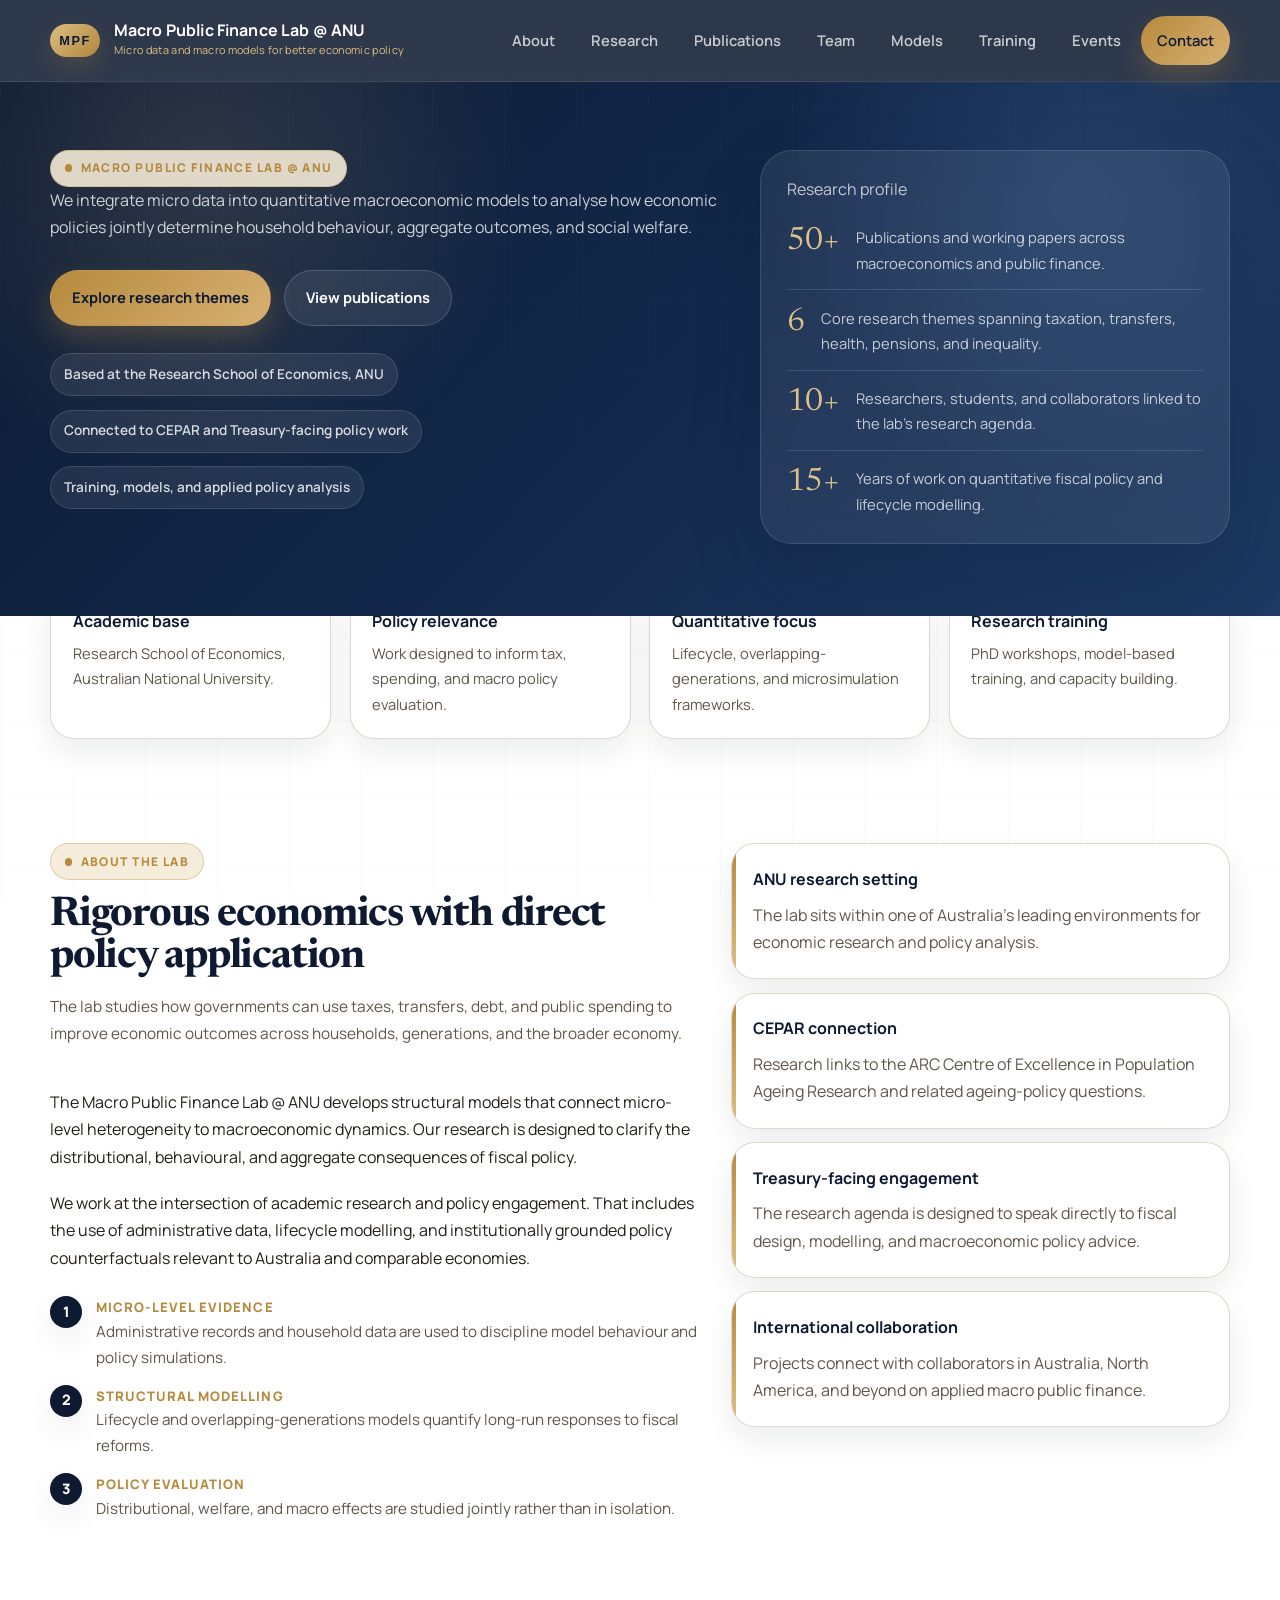
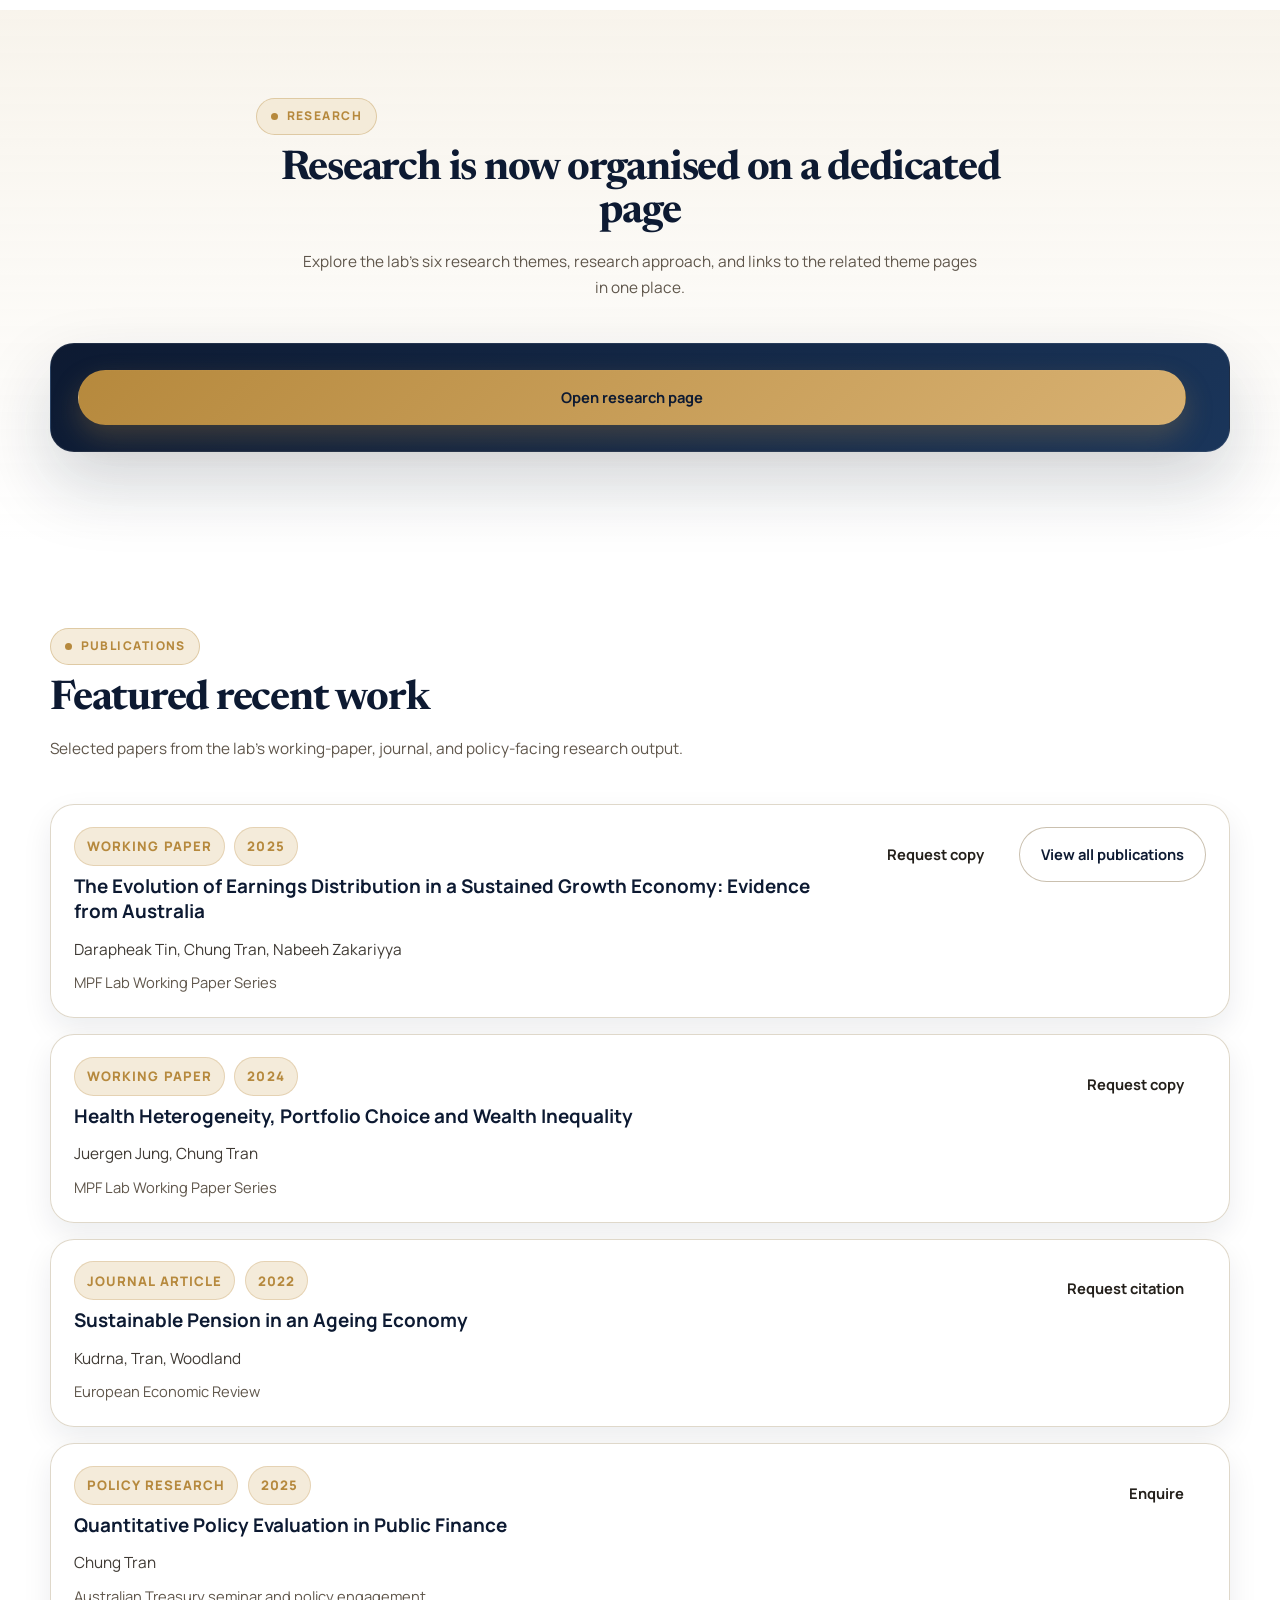
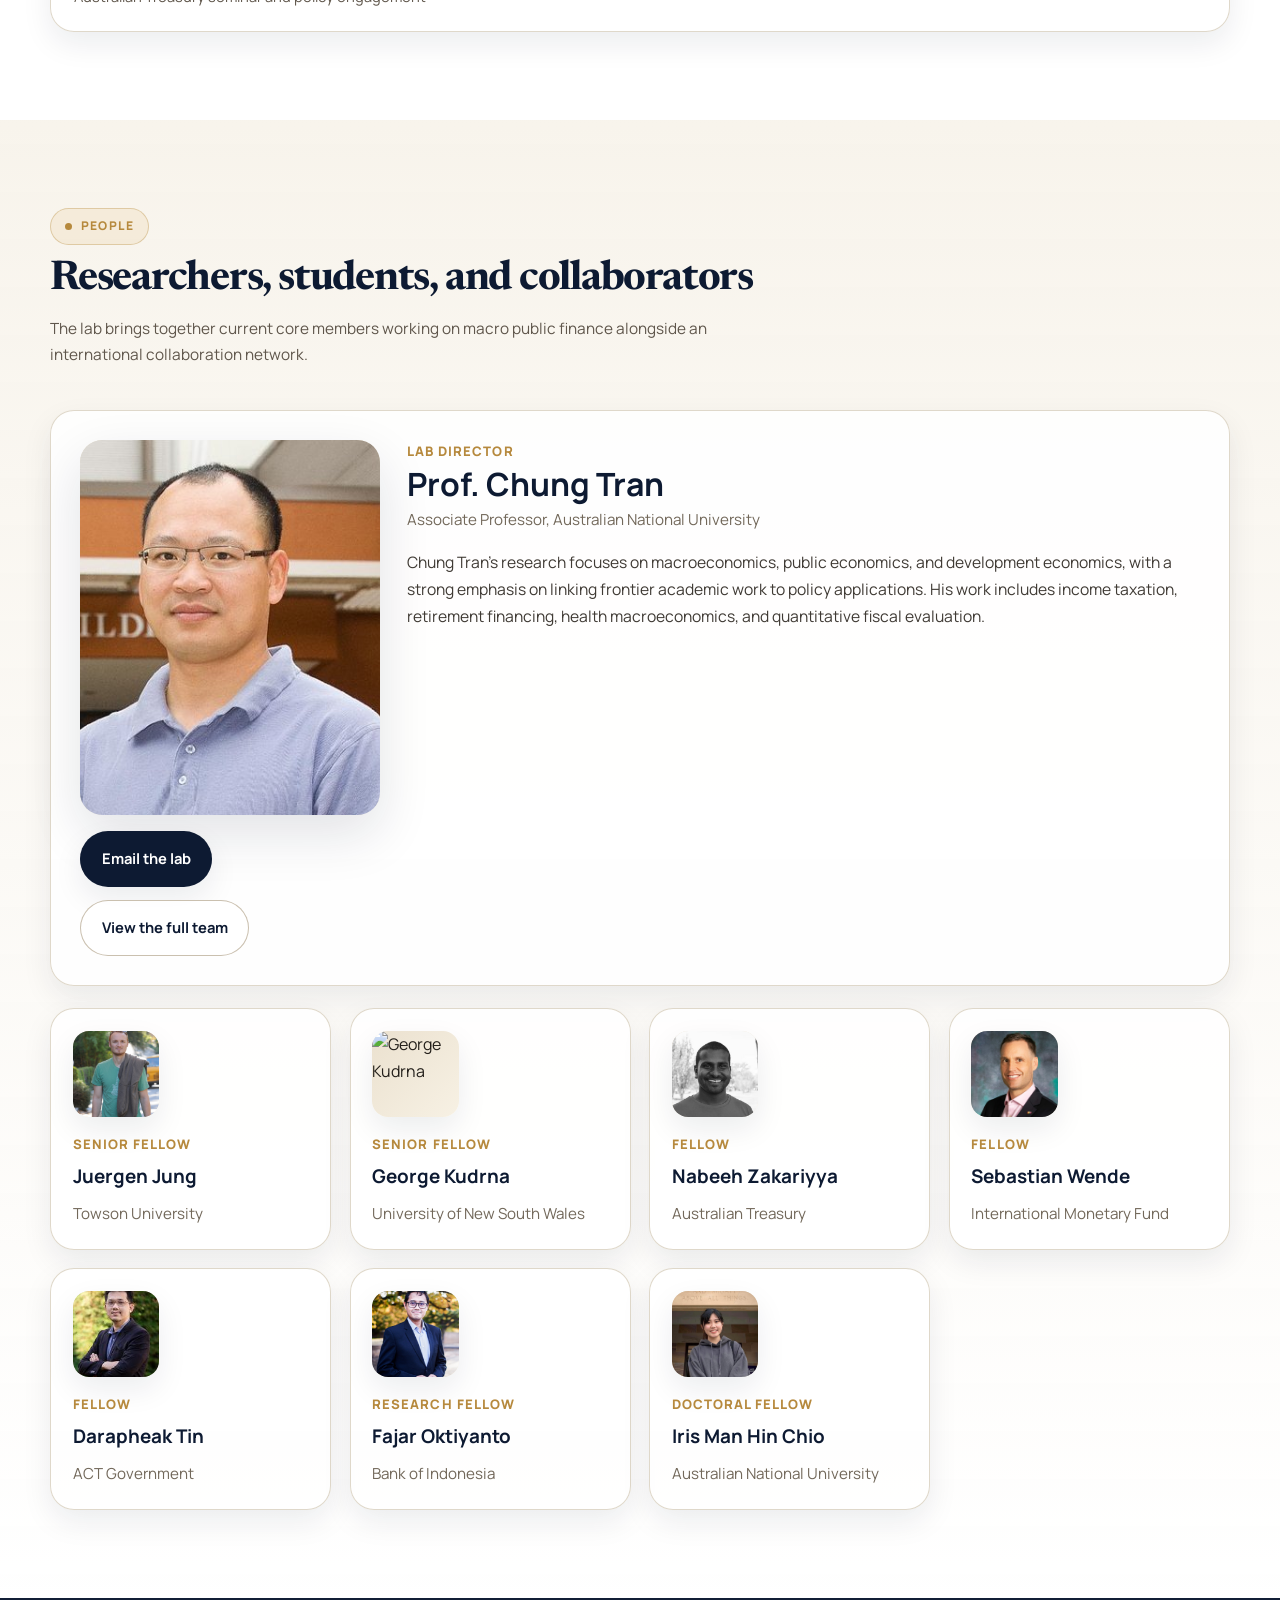
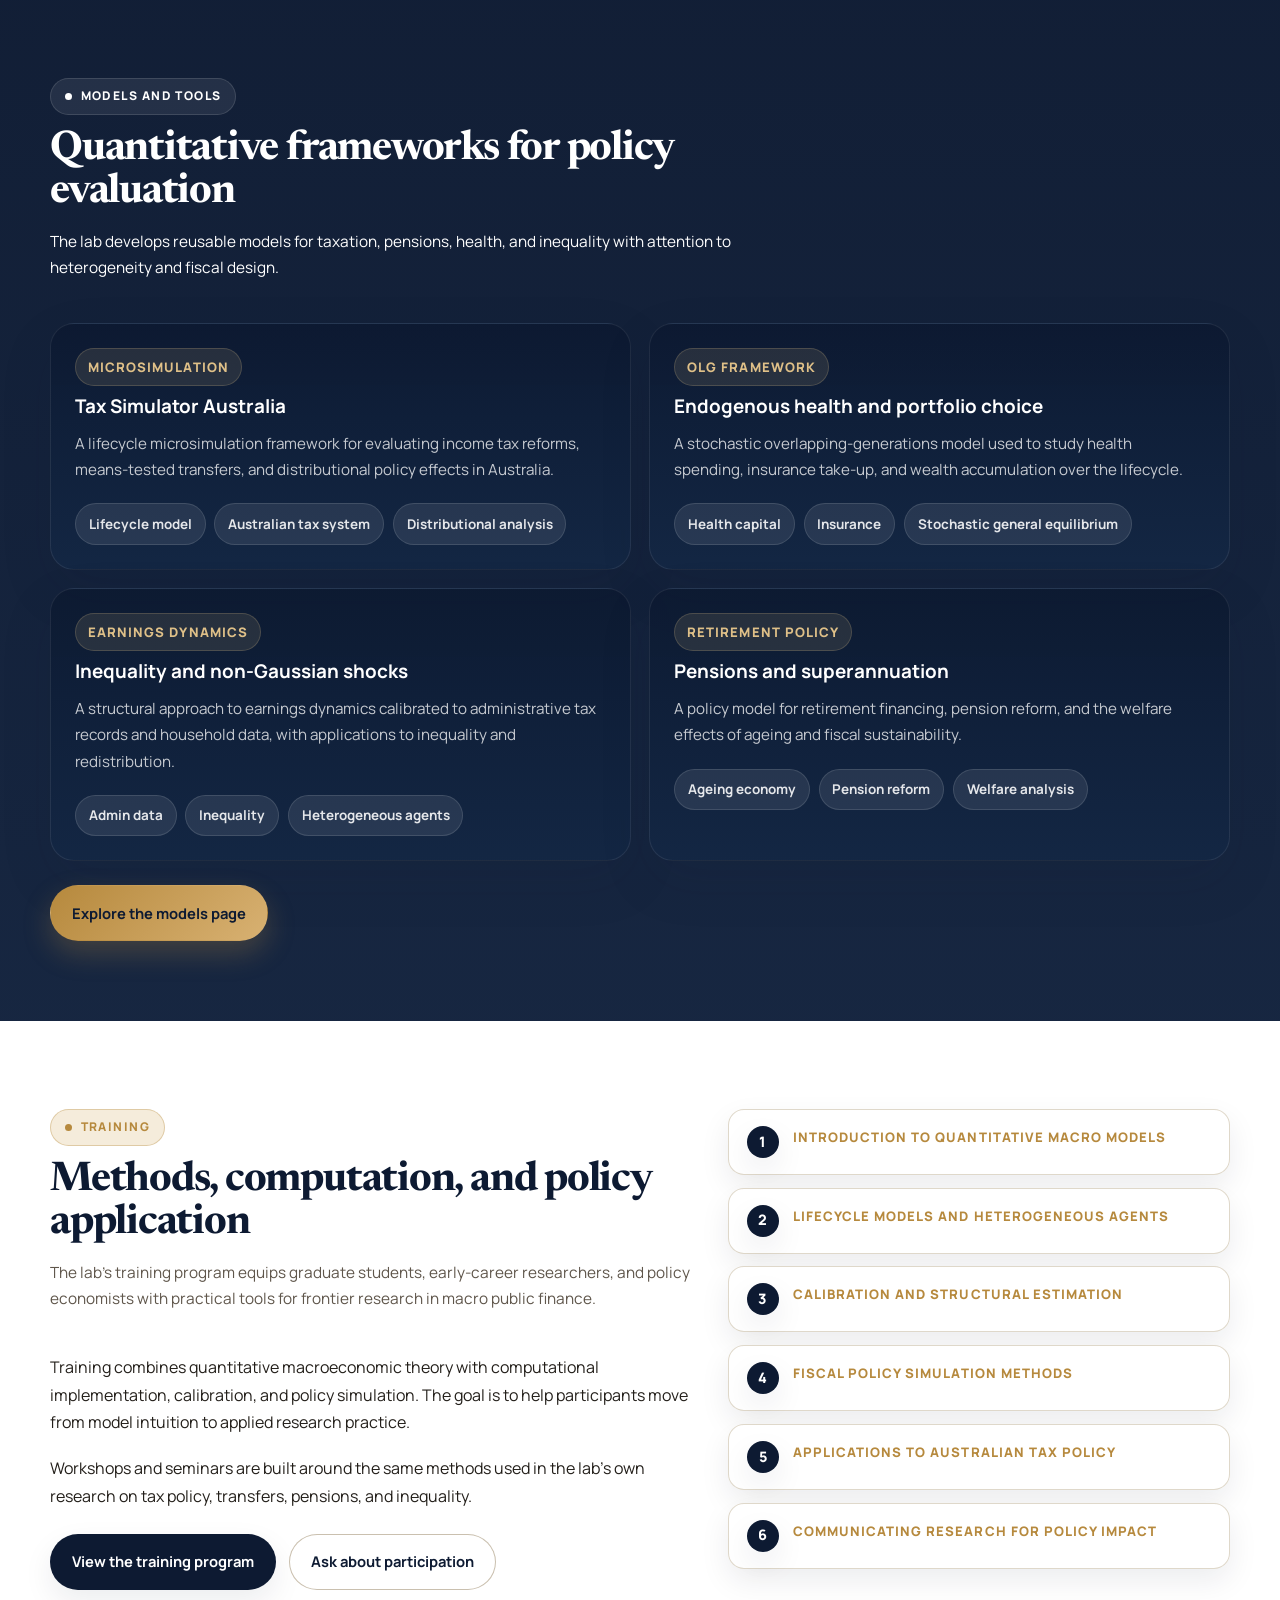
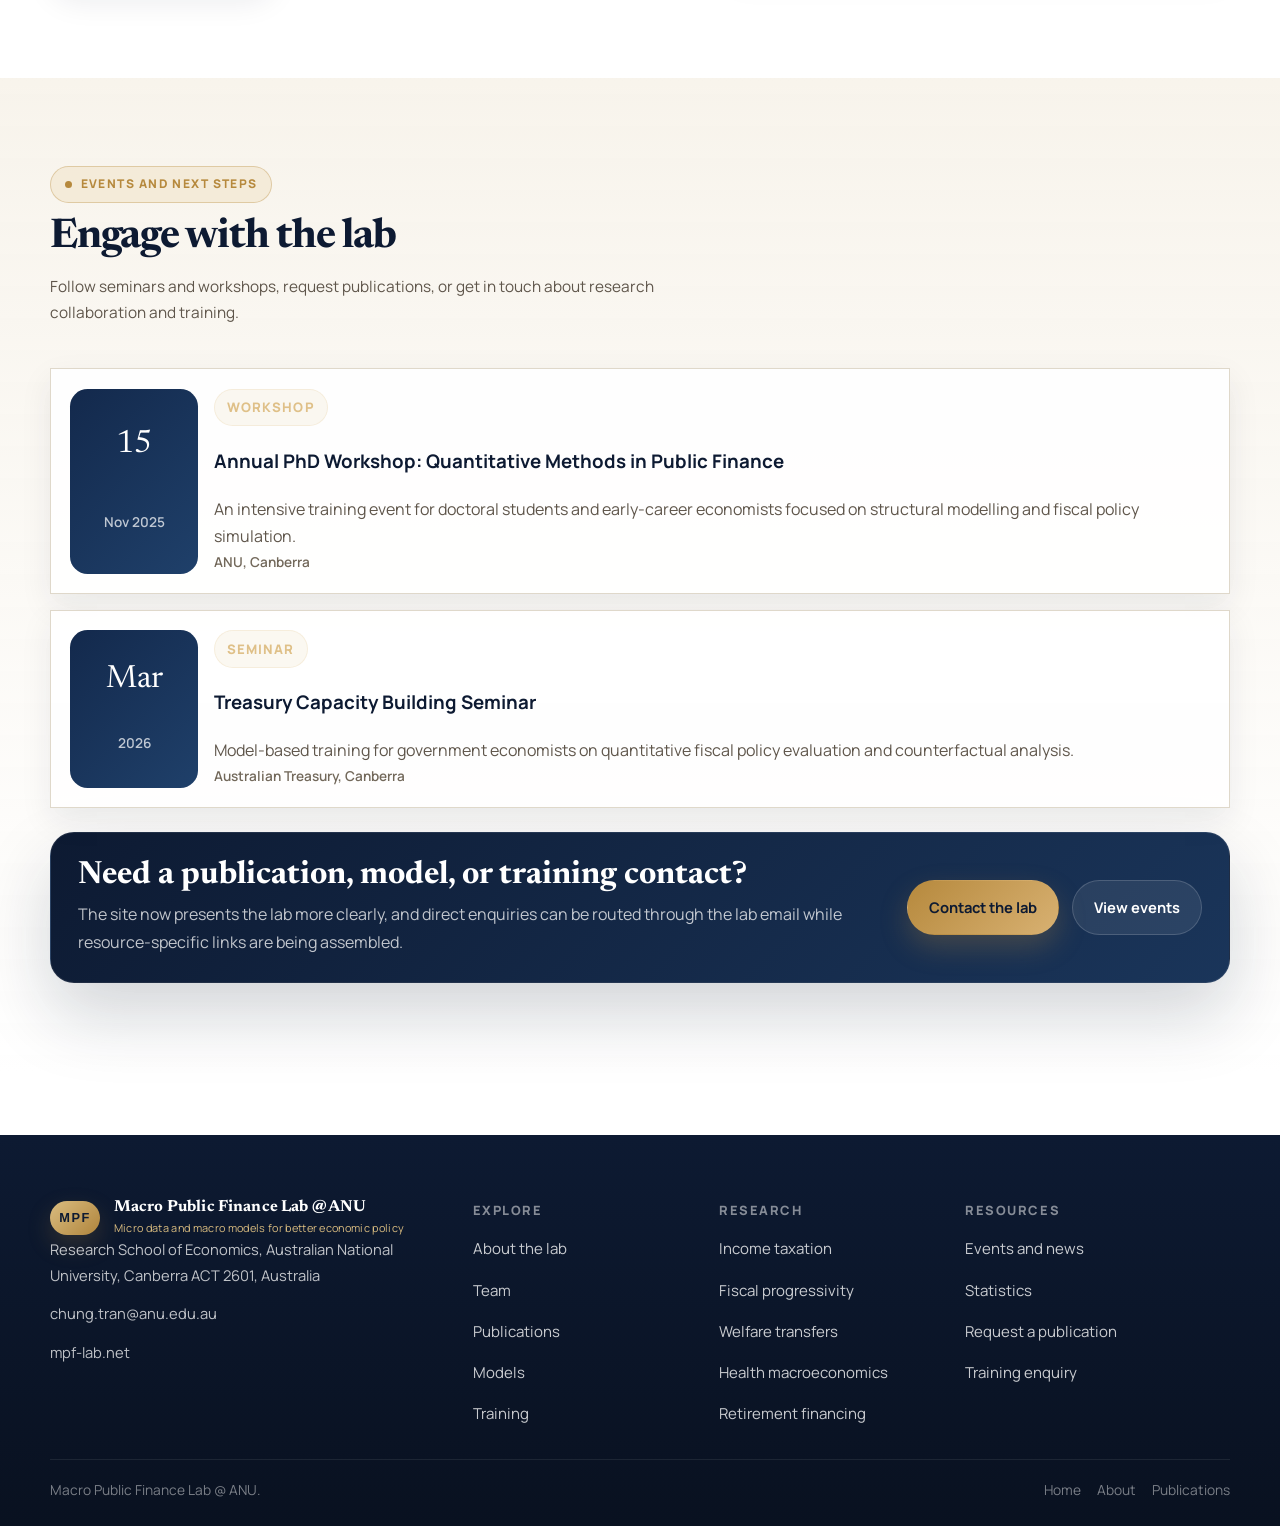
==== commit a8deaaa1: "update" ====
--- a/index.html
+++ b/index.html
@@ -44,7 +44,7 @@
             <div class='hero-label'>Macro Public Finance Lab @ ANU</div>
             <p class='hero-desc'>We integrate micro data into quantitative macroeconomic models to analyse how economic policies jointly determine household behaviour, aggregate outcomes, and social welfare.</p>
             <div class='hero-actions'>
-              <a href='#research' class='btn btn-primary'>Explore research themes</a>
+              <a href='./research.html' class='btn btn-primary'>Explore research themes</a>
               <a href='./publications.html' class='btn btn-ghost'>View publications</a>
             </div>
             <div class='hero-proof'>
@@ -160,50 +160,15 @@
       </div>
     </section>
 
-    <section class='section section-muted' id='research'>
+        <section class='section section-muted' id='research'>
       <div class='container'>
         <div class='section-header center'>
-          <div class='badge'>Research themes</div>
-          <h2 class='section-title'>Six pillars of the lab's research agenda</h2>
-          <p class='section-sub'>These themes organise the lab's work on fiscal design, household heterogeneity, and long-run policy evaluation.</p>
-        </div>
-        <div class='research-grid'>
-          <article class='research-card'>
-            <div class='pub-kicker'>Research theme</div>
-            <h3>Income Taxation</h3>
-            <p>Analysis of personal income tax schedules, labour supply incentives, savings responses, and the design of progressive taxation.</p>
-            <a href='./income-taxation.html' class='research-link'>Explore the theme</a>
-          </article>
-          <article class='research-card'>
-            <div class='pub-kicker'>Research theme</div>
-            <h3>Fiscal Progressivity</h3>
-            <p>Measurement of the combined progressivity of taxes and transfers across income, age, wealth, and household structure.</p>
-            <a href='./fiscal-progressivity.html' class='research-link'>Explore the theme</a>
-          </article>
-          <article class='research-card'>
-            <div class='pub-kicker'>Research theme</div>
-            <h3>Welfare Transfers</h3>
-            <p>Evaluation of family payments, means testing, and transfer design with attention to work incentives and welfare outcomes.</p>
-            <a href='./welfare-transfers.html' class='research-link'>Explore the theme</a>
-          </article>
-          <article class='research-card'>
-            <div class='pub-kicker'>Research theme</div>
-            <h3>Health Macroeconomics</h3>
-            <p>Research on health shocks, insurance design, portfolio choice, and the interaction between health and wealth inequality.</p>
-            <a href='./health-macroeconomics.html' class='research-link'>Explore the theme</a>
-          </article>
-          <article class='research-card'>
-            <div class='pub-kicker'>Research theme</div>
-            <h3>Retirement Financing</h3>
-            <p>Work on pensions, superannuation, ageing economies, and the fiscal sustainability of retirement systems.</p>
-            <a href='./retirement-financing.html' class='research-link'>Explore the theme</a>
-          </article>
-          <article class='research-card'>
-            <div class='pub-kicker'>Research theme</div>
-            <h3>Growth, Redistribution, and Inequality</h3>
-            <p>Study of earnings dynamics, wealth dispersion, and intergenerational distribution using structural models and rich data.</p>
-            <a href='./growth-inequality.html' class='research-link'>Explore the theme</a>
-          </article>
+          <div class='badge'>Research</div>
+          <h2 class='section-title'>Research is now organised on a dedicated page</h2>
+          <p class='section-sub'>Explore the lab's six research themes, research approach, and links to the related theme pages in one place.</p>
+        </div>
+        <div class='cta-panel center'>
+          <a href='./research.html' class='btn btn-primary'>Open research page</a>
         </div>
       </div>
     </section>
@@ -553,3 +518,5 @@
 
 
 
+
+
--- a/mpf-styles.css
+++ b/mpf-styles.css
@@ -1100,6 +1100,20 @@
   margin-top: 1rem;
 }
 
+.profile-card-compact-copy .profile-title {
+  font-size: 1.5rem;
+  line-height: 1.08;
+}
+
+.profile-card-compact-copy .profile-affil {
+  font-size: 0.88rem;
+}
+
+.profile-card-compact-copy .profile-bio {
+  font-size: 0.92rem;
+  margin-top: 0.8rem;
+}
+
 .tag-list,
 .research-interests,
 .training-tags,
@@ -1701,3 +1715,4 @@
 
 
 
+
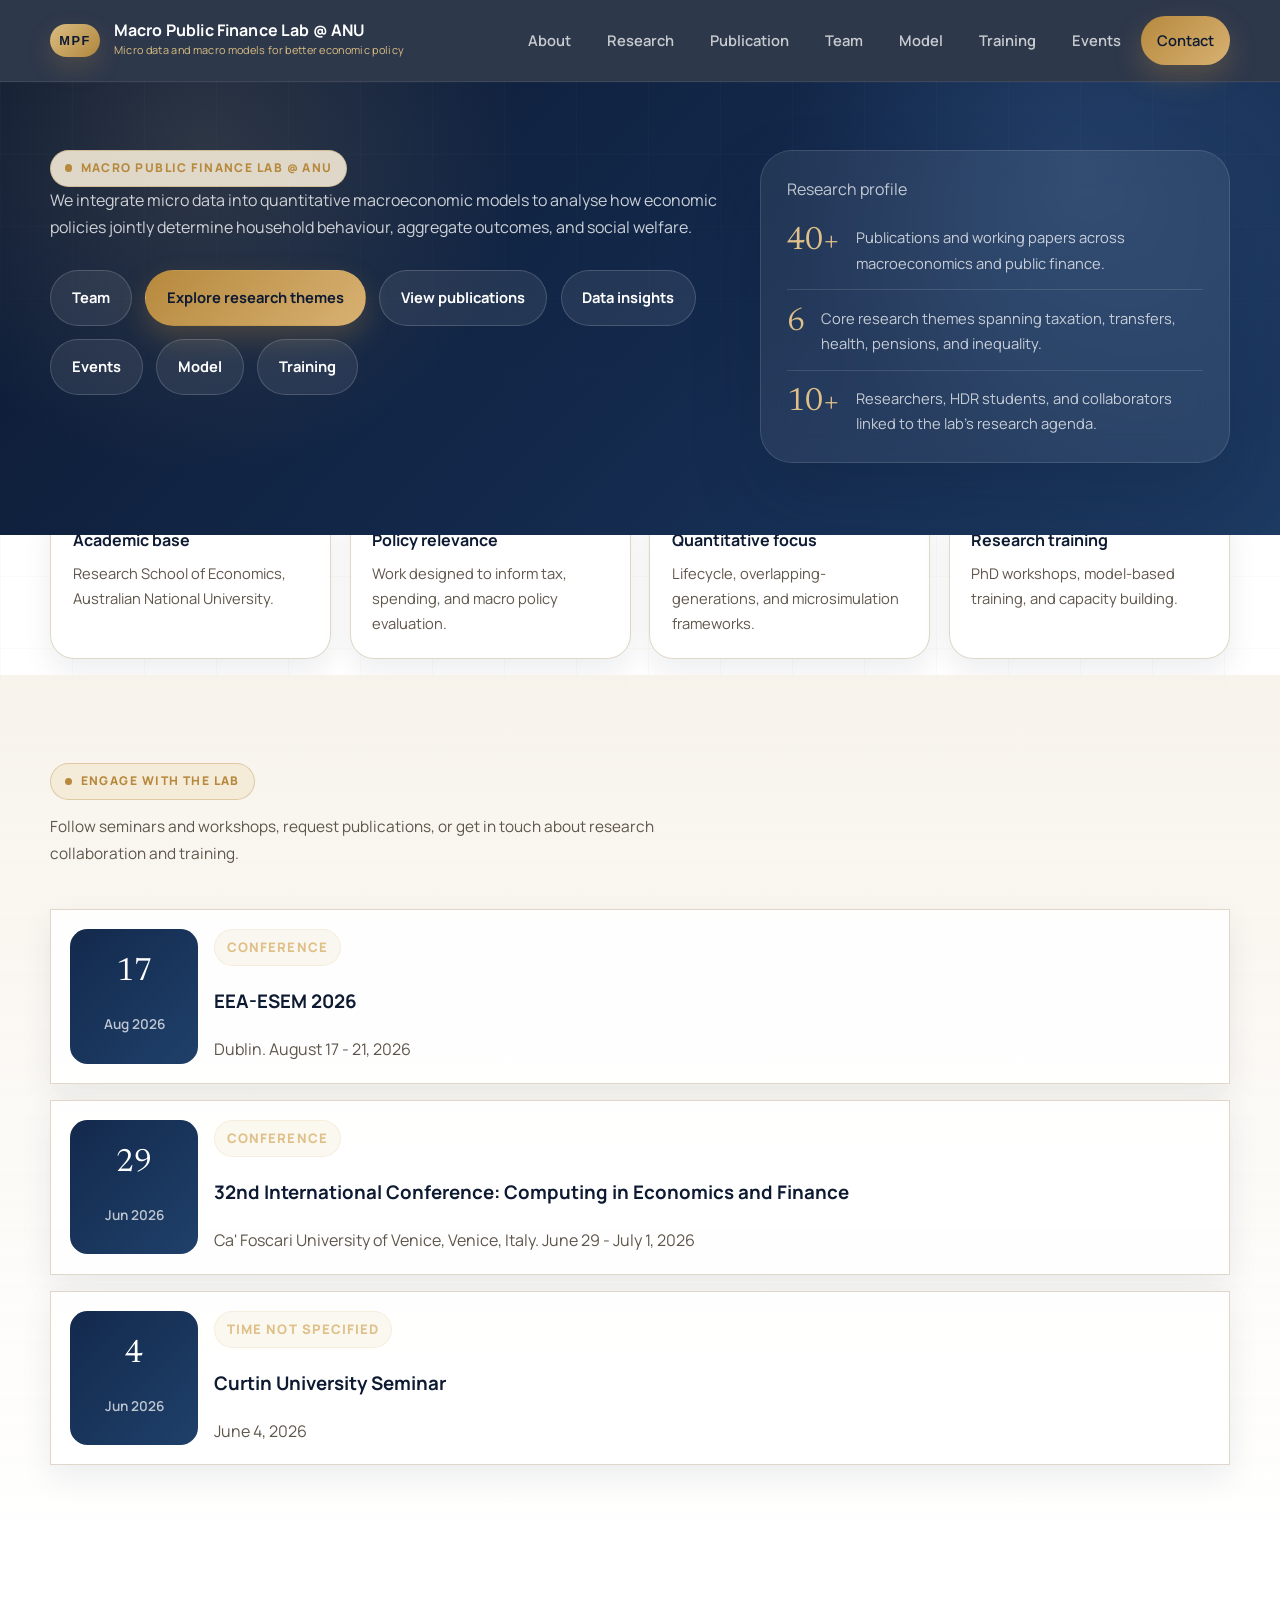
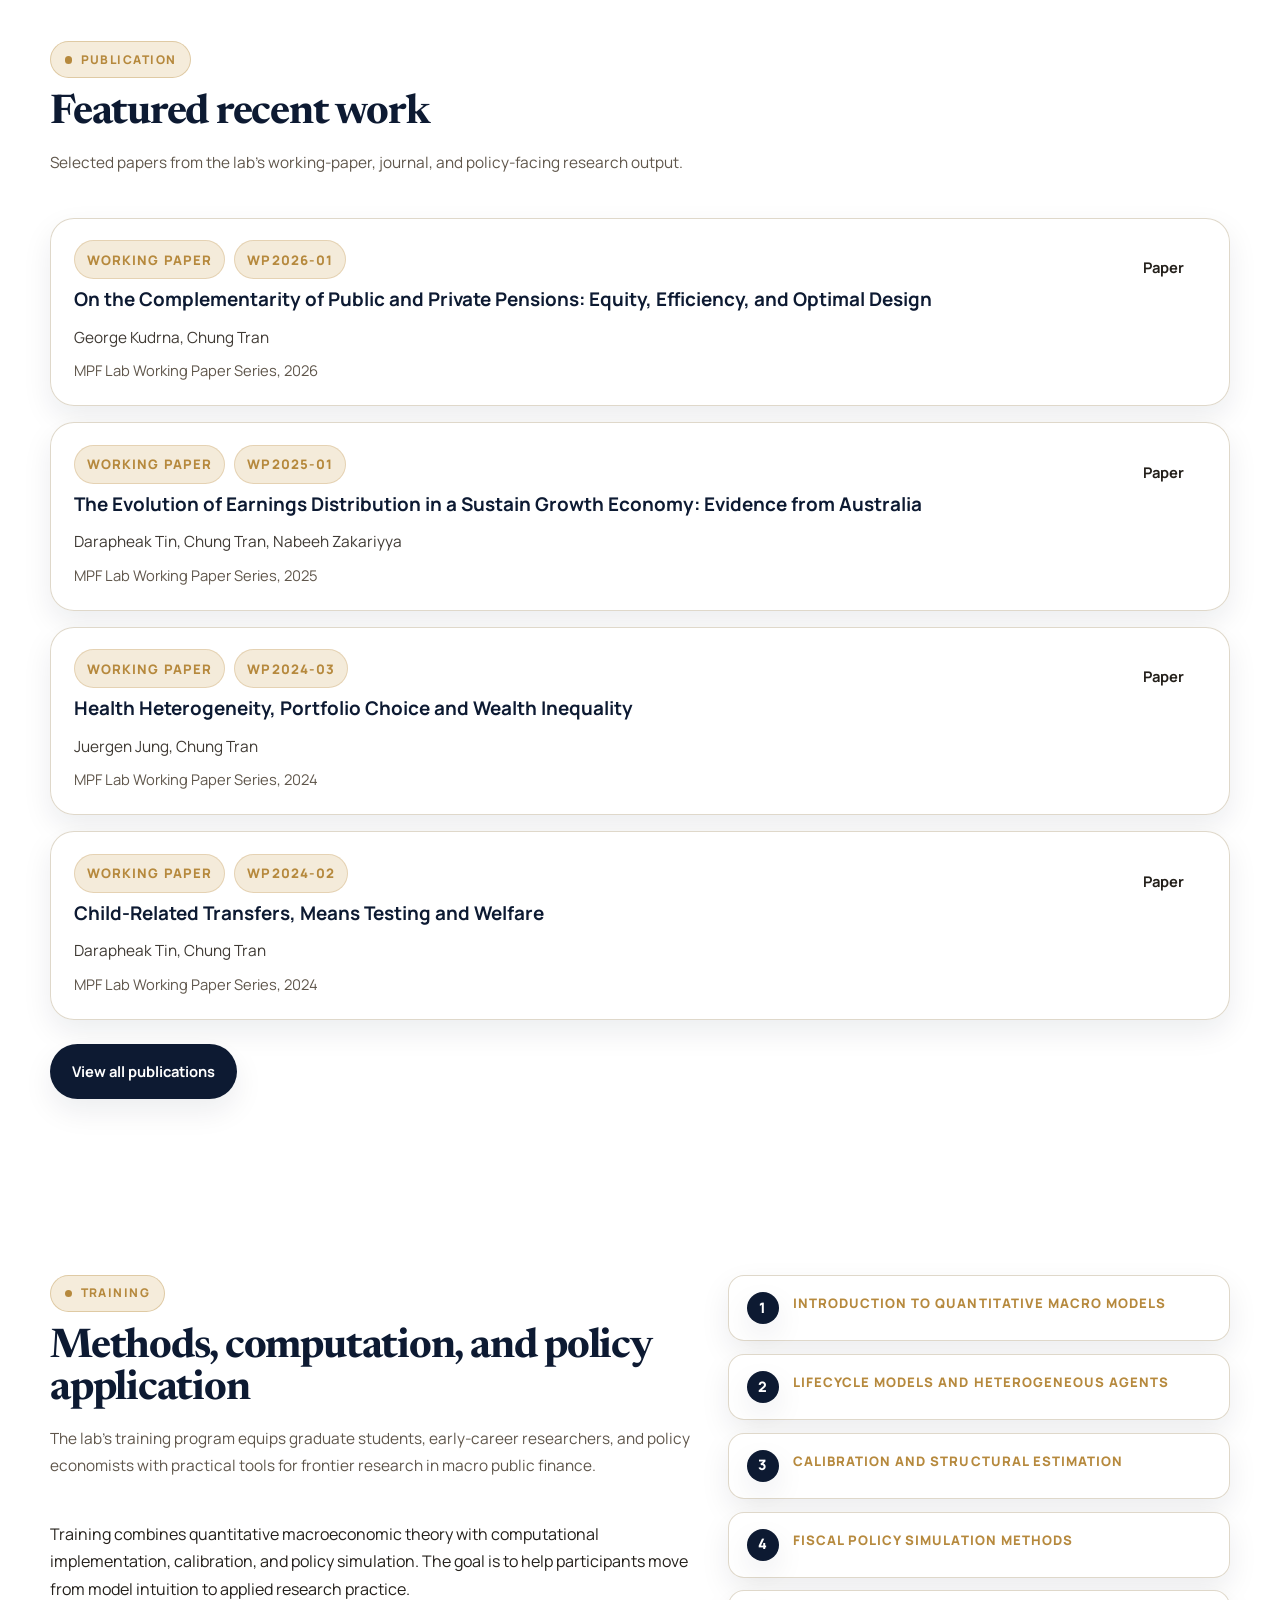
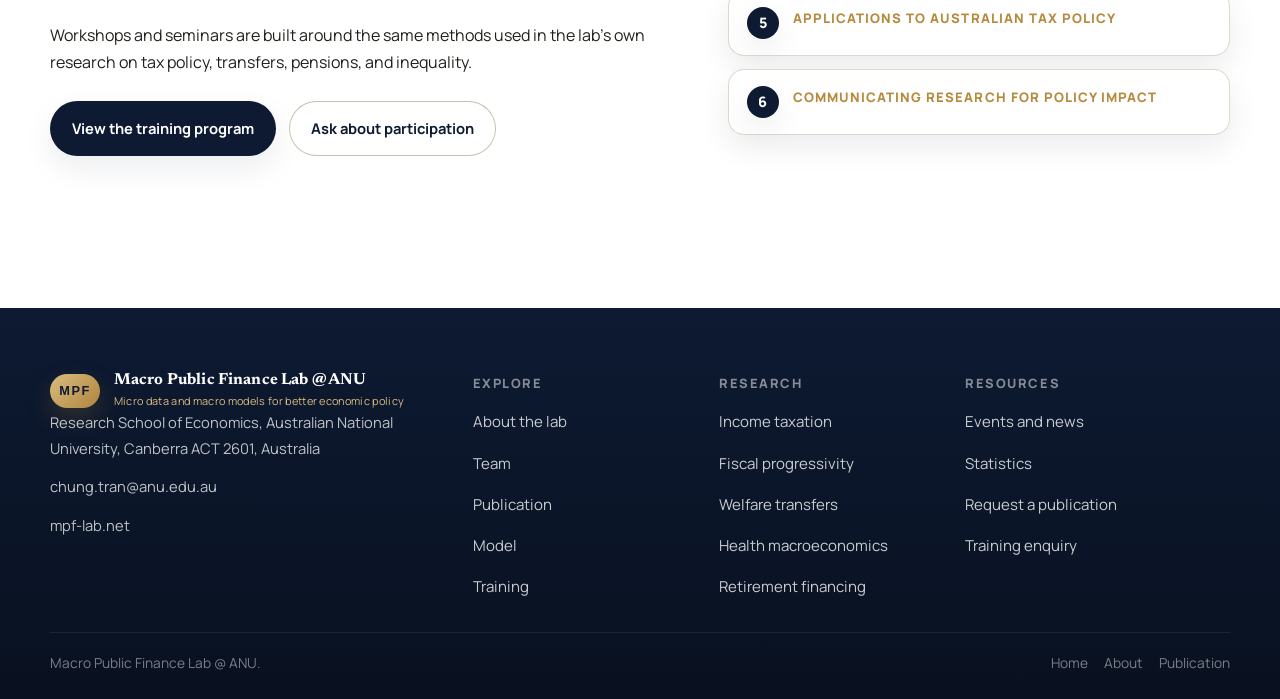
==== commit 0de7bb6e: "Update the events page ad index page" ====
--- a/index.html
+++ b/index.html
@@ -1,4 +1,4 @@
-﻿<!DOCTYPE html>
+<!DOCTYPE html>
 <html lang='en'>
 <head>
   <meta charset='UTF-8'>
@@ -6,6 +6,12 @@
   <meta name='description' content='Macro Public Finance Lab @ ANU: research on taxation, transfers, pensions, inequality, quantitative models, and training.'>
   <title>Macro Public Finance Lab @ ANU</title>
   <link rel='stylesheet' href='./mpf-styles.css'>
+  <style>
+    .profile-media { width: 140px; flex-shrink: 0; }
+    .profile-photo { border-radius: 1rem; overflow: hidden; aspect-ratio: 4/5; }
+    .profile-photo img { width: 100%; height: 100%; object-fit: cover; object-position: center top; }
+    .profile-card { display: flex; gap: 1.5rem; align-items: flex-start; }
+  </style>
 </head>
 <body class='page-home'>
   <nav>
@@ -25,9 +31,9 @@
         <ul class='nav-links'>
           <li><a href='./about.html'>About</a></li>
           <li><a href='#research'>Research</a></li>
-          <li><a href='./publications.html'>Publications</a></li>
+          <li><a href='./publications.html'>Publication</a></li>
           <li><a href='./team.html'>Team</a></li>
-          <li><a href='./models.html'>Models</a></li>
+          <li><a href='./models.html'>Model</a></li>
           <li><a href='./training.html'>Training</a></li>
           <li><a href='./events.html'>Events</a></li>
           <li class='nav-cta'><a href='#contact'>Contact</a></li>
@@ -44,20 +50,22 @@
             <div class='hero-label'>Macro Public Finance Lab @ ANU</div>
             <p class='hero-desc'>We integrate micro data into quantitative macroeconomic models to analyse how economic policies jointly determine household behaviour, aggregate outcomes, and social welfare.</p>
             <div class='hero-actions'>
+              <a href='./team.html' class='btn btn-ghost'>Team</a>
               <a href='./research.html' class='btn btn-primary'>Explore research themes</a>
               <a href='./publications.html' class='btn btn-ghost'>View publications</a>
+              <a href='./statistics.html' class='btn btn-ghost'>Data insights</a>
+              <a href='./events.html' class='btn btn-ghost'>Events</a>
+              <a href='./models.html' class='btn btn-ghost'>Model</a>
+              <a href='./training.html' class='btn btn-ghost'>Training</a>
             </div>
             <div class='hero-proof'>
-              <span class='evidence-chip'>Based at the Research School of Economics, ANU</span>
-              <span class='evidence-chip'>Connected to CEPAR and Treasury-facing policy work</span>
-              <span class='evidence-chip'>Training, models, and applied policy analysis</span>
             </div>
           </div>
           <aside class='hero-sidebar'>
             <div class='sidebar-eyebrow'>Research profile</div>
             <div class='metric-list'>
               <div class='metric'>
-                <div class='metric-value'>50+</div>
+                <div class='metric-value'>40+</div>
                 <div class='metric-label'>Publications and working papers across macroeconomics and public finance.</div>
               </div>
               <div class='metric'>
@@ -66,11 +74,7 @@
               </div>
               <div class='metric'>
                 <div class='metric-value'>10+</div>
-                <div class='metric-label'>Researchers, students, and collaborators linked to the lab's research agenda.</div>
-              </div>
-              <div class='metric'>
-                <div class='metric-value'>15+</div>
-                <div class='metric-label'>Years of work on quantitative fiscal policy and lifecycle modelling.</div>
+                <div class='metric-label'>Researchers, HDR students, and collaborators linked to the lab's research agenda.</div>
               </div>
             </div>
           </aside>
@@ -100,83 +104,55 @@
         </div>
       </div>
     </div>
-
-    <section class='section' id='about'>
-      <div class='container'>
-        <div class='split-grid-wide'>
-          <div>
-            <div class='section-header'>
-              <div class='badge'>About the lab</div>
-              <h2 class='section-title'>Rigorous economics with direct policy application</h2>
-              <p class='section-sub'>The lab studies how governments can use taxes, transfers, debt, and public spending to improve economic outcomes across households, generations, and the broader economy.</p>
-            </div>
-            <div class='prose'>
-              <p>The Macro Public Finance Lab @ ANU develops structural models that connect micro-level heterogeneity to macroeconomic dynamics. Our research is designed to clarify the distributional, behavioural, and aggregate consequences of fiscal policy.</p>
-              <p>We work at the intersection of academic research and policy engagement. That includes the use of administrative data, lifecycle modelling, and institutionally grounded policy counterfactuals relevant to Australia and comparable economies.</p>
-            </div>
-            <div class='point-list' style='margin-top: 1.5rem;'>
-              <div class='point-item'>
-                <div class='point-marker'>1</div>
-                <div>
-                  <div class='point-title'>Micro-level evidence</div>
-                  <div class='point-copy'>Administrative records and household data are used to discipline model behaviour and policy simulations.</div>
-                </div>
-              </div>
-              <div class='point-item'>
-                <div class='point-marker'>2</div>
-                <div>
-                  <div class='point-title'>Structural modelling</div>
-                  <div class='point-copy'>Lifecycle and overlapping-generations models quantify long-run responses to fiscal reforms.</div>
-                </div>
-              </div>
-              <div class='point-item'>
-                <div class='point-marker'>3</div>
-                <div>
-                  <div class='point-title'>Policy evaluation</div>
-                  <div class='point-copy'>Distributional, welfare, and macro effects are studied jointly rather than in isolation.</div>
-                </div>
-              </div>
-            </div>
-          </div>
-          <div class='highlight-stack'>
-            <div class='highlight-card'>
-              <h4>ANU research setting</h4>
-              <p>The lab sits within one of Australia's leading environments for economic research and policy analysis.</p>
-            </div>
-            <div class='highlight-card'>
-              <h4>CEPAR connection</h4>
-              <p>Research links to the ARC Centre of Excellence in Population Ageing Research and related ageing-policy questions.</p>
-            </div>
-            <div class='highlight-card'>
-              <h4>Treasury-facing engagement</h4>
-              <p>The research agenda is designed to speak directly to fiscal design, modelling, and macroeconomic policy advice.</p>
-            </div>
-            <div class='highlight-card'>
-              <h4>International collaboration</h4>
-              <p>Projects connect with collaborators in Australia, North America, and beyond on applied macro public finance.</p>
-            </div>
-          </div>
+<section class='section section-muted'>
+      <div class='container'>
+        <div class='section-header'>
+          <div class='badge'>Engage with the Lab</div>
+          <p class='section-sub'>Follow seminars and workshops, request publications, or get in touch about research collaboration and training.</p>
+        </div>
+        <div class='event-cards'>
+          <article class='event-card'>
+            <div class='event-date-box'>
+              <div class='event-date-day'>17</div>
+              <div class='event-date-month'>Aug 2026</div>
+            </div>
+            <div class='event-content'>
+              <div class='event-badge'>Conference</div>
+              <h3>EEA-ESEM 2026</h3>
+              <p class='event-desc'>Dublin. August 17 - 21, 2026</p>
+            </div>
+          </article>
+          <article class='event-card'>
+            <div class='event-date-box'>
+              <div class='event-date-day'>29</div>
+              <div class='event-date-month'>Jun 2026</div>
+            </div>
+            <div class='event-content'>
+              <div class='event-badge'>Conference</div>
+              <h3>32nd International Conference: Computing in Economics and Finance</h3>
+              <p class='event-desc'>Ca' Foscari University of Venice, Venice, Italy. June 29 - July 1, 2026</p>
+            </div>
+          </article>
+          <article class='event-card'>
+            <div class='event-date-box'>
+              <div class='event-date-day'>4</div>
+              <div class='event-date-month'>Jun 2026</div>
+            </div>
+            <div class='event-content'>
+              <div class='event-badge'>Time not specified</div>
+              <h3>Curtin University Seminar</h3>
+              <p class='event-desc'>June 4, 2026</p>
+            </div>
+          </article>
         </div>
       </div>
     </section>
 
-        <section class='section section-muted' id='research'>
-      <div class='container'>
-        <div class='section-header center'>
-          <div class='badge'>Research</div>
-          <h2 class='section-title'>Research is now organised on a dedicated page</h2>
-          <p class='section-sub'>Explore the lab's six research themes, research approach, and links to the related theme pages in one place.</p>
-        </div>
-        <div class='cta-panel center'>
-          <a href='./research.html' class='btn btn-primary'>Open research page</a>
-        </div>
-      </div>
-    </section>
 
     <section class='section' id='publications'>
       <div class='container'>
         <div class='section-header'>
-          <div class='badge'>Publications</div>
+          <div class='badge'>Publication</div>
           <h2 class='section-title'>Featured recent work</h2>
           <p class='section-sub'>Selected papers from the lab's working-paper, journal, and policy-facing research output.</p>
         </div>
@@ -185,190 +161,65 @@
             <div>
               <div class='pub-kicker-row'>
                 <span class='status-chip'>Working paper</span>
-                <span class='status-chip'>2025</span>
-              </div>
-              <h3 class='pub-title'>The Evolution of Earnings Distribution in a Sustained Growth Economy: Evidence from Australia</h3>
-              <div class='pub-authors'>Darapheak Tin, Chung Tran, Nabeeh Zakariyya</div>
-              <div class='pub-meta'>MPF Lab Working Paper Series</div>
+                <span class='status-chip'>WP2026-01</span>
+              </div>
+              <h3 class='pub-title'>On the Complementarity of Public and Private Pensions: Equity, Efficiency, and Optimal Design</h3>
+              <div class='pub-authors'>George Kudrna, Chung Tran</div>
+              <div class='pub-meta'>MPF Lab Working Paper Series, 2026</div>
             </div>
             <div class='pub-link-group'>
-              <a class='link-chip' href='mailto:chung.tran@anu.edu.au?subject=MPF%20Lab%20publication%20request'>Request copy</a>
-              <a class='link-chip secondary' href='./publications.html'>View all publications</a>
+              <a class='link-chip' href='https://drive.google.com/file/d/1jI9VeRcDERBMaXowB4EZSlyMfL4AldmE/view?usp=sharing'>Paper</a>
             </div>
           </article>
           <article class='pub-item'>
             <div>
               <div class='pub-kicker-row'>
                 <span class='status-chip'>Working paper</span>
-                <span class='status-chip'>2024</span>
-              </div>
-              <h3 class='pub-title'>Health Heterogeneity, Portfolio Choice and Wealth Inequality</h3>
-              <div class='pub-authors'>Juergen Jung, Chung Tran</div>
-              <div class='pub-meta'>MPF Lab Working Paper Series</div>
+                <span class='status-chip'>WP2025-01</span>
+              </div>
+              <h3 class='pub-title'>The Evolution of Earnings Distribution in a Sustain Growth Economy: Evidence from Australia</h3>
+              <div class='pub-authors'>Darapheak Tin, Chung Tran, Nabeeh Zakariyya</div>
+              <div class='pub-meta'>MPF Lab Working Paper Series, 2025</div>
             </div>
             <div class='pub-link-group'>
-              <a class='link-chip' href='mailto:chung.tran@anu.edu.au?subject=MPF%20Lab%20publication%20request'>Request copy</a>
+              <a class='link-chip' href='https://www.dropbox.com/scl/fi/uf8dzw77oyh1mt9rbxdpk/WP2025-01.pdf?rlkey=nuqa8pzonf08qxqv27716idno&dl=0'>Paper</a>
             </div>
           </article>
           <article class='pub-item'>
             <div>
               <div class='pub-kicker-row'>
-                <span class='status-chip'>Journal article</span>
-                <span class='status-chip'>2022</span>
-              </div>
-              <h3 class='pub-title'>Sustainable Pension in an Ageing Economy</h3>
-              <div class='pub-authors'>Kudrna, Tran, Woodland</div>
-              <div class='pub-meta'>European Economic Review</div>
+                <span class='status-chip'>Working paper</span>
+                <span class='status-chip'>WP2024-03</span>
+              </div>
+              <h3 class='pub-title'>Health Heterogeneity, Portfolio Choice and Wealth Inequality</h3>
+              <div class='pub-authors'>Juergen Jung, Chung Tran</div>
+              <div class='pub-meta'>MPF Lab Working Paper Series, 2024</div>
             </div>
             <div class='pub-link-group'>
-              <a class='link-chip' href='mailto:chung.tran@anu.edu.au?subject=MPF%20Lab%20publication%20request'>Request citation</a>
+              <a class='link-chip' href='https://www.dropbox.com/scl/fi/jpcs0yhhfhu8abcmezl93/WP2024-02.pdf?rlkey=m9ba6wafeb4v7zi0np00krth3&dl=0'>Paper</a>
             </div>
           </article>
           <article class='pub-item'>
             <div>
               <div class='pub-kicker-row'>
-                <span class='status-chip'>Policy research</span>
-                <span class='status-chip'>2025</span>
-              </div>
-              <h3 class='pub-title'>Quantitative Policy Evaluation in Public Finance</h3>
-              <div class='pub-authors'>Chung Tran</div>
-              <div class='pub-meta'>Australian Treasury seminar and policy engagement</div>
+                <span class='status-chip'>Working paper</span>
+                <span class='status-chip'>WP2024-02</span>
+              </div>
+              <h3 class='pub-title'>Child-Related Transfers, Means Testing and Welfare</h3>
+              <div class='pub-authors'>Darapheak Tin, Chung Tran</div>
+              <div class='pub-meta'>MPF Lab Working Paper Series, 2024</div>
             </div>
             <div class='pub-link-group'>
-              <a class='link-chip' href='mailto:chung.tran@anu.edu.au?subject=MPF%20Lab%20policy%20research%20enquiry'>Enquire</a>
-            </div>
-          </article>
+              <a class='link-chip' href='https://www.dropbox.com/scl/fi/jx457zteyibq314jr6jzb/WP2024-01.pdf?rlkey=5th7a389y8o845dpdf98mm9nh&dl=0'>Paper</a>
+            </div>
+          </article>
+        </div>
+        <div class='hero-actions' style='margin-top: 1.5rem;'>
+          <a class='btn btn-secondary' href='./publications.html'>View all publications</a>
         </div>
       </div>
     </section>
-
-    <section class='section section-muted' id='team'>
-      <div class='container'>
-        <div class='section-header'>
-          <div class='badge'>People</div>
-          <h2 class='section-title'>Researchers, students, and collaborators</h2>
-          <p class='section-sub'>The lab brings together current core members working on macro public finance alongside an international collaboration network.</p>
-        </div>
-        <div class='profile-card'>
-          <div class='profile-media'>
-            <div class='profile-photo'>
-              <img src='./images/team/ChungTran.jpg' alt='Professor Chung Tran'>
-            </div>
-            <div class='profile-actions'>
-              <a href='mailto:chung.tran@anu.edu.au?subject=MPF%20Lab%20enquiry' class='btn btn-secondary'>Email the lab</a>
-              <a href='./team.html' class='btn btn-outline'>View the full team</a>
-            </div>
-          </div>
-          <div>
-            <div class='profile-role'>Lab director</div>
-            <h3 class='profile-title'>Prof. Chung Tran</h3>
-            <div class='profile-affil'>Associate Professor, Australian National University</div>
-            <p class='profile-bio'>Chung Tran's research focuses on macroeconomics, public economics, and development economics, with a strong emphasis on linking frontier academic work to policy applications. His work includes income taxation, retirement financing, health macroeconomics, and quantitative fiscal evaluation.</p>
-          </div>
-        </div>
-        <div class='team-grid' style='margin-top: 1.4rem;'>
-          <article class='team-card'>
-            <div class='team-avatar'><img src='./images/team/JuergenJung.jpg' alt='Juergen Jung'></div>
-            <div class='team-role'>Senior Fellow</div>
-            <h3>Juergen Jung</h3>
-            <p class='team-affil'>Towson University</p>
-          </article>
-          <article class='team-card'>
-            <div class='team-avatar'><img src='./images/team/GeorgeKudrna.jpg' alt='George Kudrna'></div>
-            <div class='team-role'>Senior Fellow</div>
-            <h3>George Kudrna</h3>
-            <p class='team-affil'>University of New South Wales</p>
-          </article>
-          <article class='team-card'>
-            <div class='team-avatar'><img src='./images/team/NabeehZakariyya.jpg' alt='Nabeeh Zakariyya'></div>
-            <div class='team-role'>Fellow</div>
-            <h3>Nabeeh Zakariyya</h3>
-            <p class='team-affil'>Australian Treasury</p>
-          </article>
-          <article class='team-card'>
-            <div class='team-avatar'><img src='./images/team/SebastianWende.jpeg' alt='Sebastian Wende'></div>
-            <div class='team-role'>Fellow</div>
-            <h3>Sebastian Wende</h3>
-            <p class='team-affil'>International Monetary Fund</p>
-          </article>
-          <article class='team-card'>
-            <div class='team-avatar'><img src='./images/team/DarapheakTin.jpg' alt='Darapheak Tin'></div>
-            <div class='team-role'>Fellow</div>
-            <h3>Darapheak Tin</h3>
-            <p class='team-affil'>ACT Government</p>
-          </article>
-          <article class='team-card'>
-            <div class='team-avatar'><img src='./images/team/FajarOktiyanto.png' alt='Fajar Oktiyanto'></div>
-            <div class='team-role'>Research Fellow</div>
-            <h3>Fajar Oktiyanto</h3>
-            <p class='team-affil'>Bank of Indonesia</p>
-          </article>
-          <article class='team-card'>
-            <div class='team-avatar'><img src='./images/team/IrisManHinChio.jpeg' alt='Iris Man Hin Chio'></div>
-            <div class='team-role'>Doctoral Fellow</div>
-            <h3>Iris Man Hin Chio</h3>
-            <p class='team-affil'>Australian National University</p>
-          </article>
-        </div>
-      </div>
-    </section>
-
-    <section class='dark-section' id='models'>
-      <div class='container'>
-        <div class='section-header'>
-          <div class='badge'>Models and tools</div>
-          <h2 class='section-title'>Quantitative frameworks for policy evaluation</h2>
-          <p class='section-sub'>The lab develops reusable models for taxation, pensions, health, and inequality with attention to heterogeneity and fiscal design.</p>
-        </div>
-        <div class='model-grid'>
-          <article class='model-card'>
-            <div class='model-type'>Microsimulation</div>
-            <h3>Tax Simulator Australia</h3>
-            <p>A lifecycle microsimulation framework for evaluating income tax reforms, means-tested transfers, and distributional policy effects in Australia.</p>
-            <div class='model-feature-list'>
-              <span class='model-feature'>Lifecycle model</span>
-              <span class='model-feature'>Australian tax system</span>
-              <span class='model-feature'>Distributional analysis</span>
-            </div>
-          </article>
-          <article class='model-card'>
-            <div class='model-type'>OLG framework</div>
-            <h3>Endogenous health and portfolio choice</h3>
-            <p>A stochastic overlapping-generations model used to study health spending, insurance take-up, and wealth accumulation over the lifecycle.</p>
-            <div class='model-feature-list'>
-              <span class='model-feature'>Health capital</span>
-              <span class='model-feature'>Insurance</span>
-              <span class='model-feature'>Stochastic general equilibrium</span>
-            </div>
-          </article>
-          <article class='model-card'>
-            <div class='model-type'>Earnings dynamics</div>
-            <h3>Inequality and non-Gaussian shocks</h3>
-            <p>A structural approach to earnings dynamics calibrated to administrative tax records and household data, with applications to inequality and redistribution.</p>
-            <div class='model-feature-list'>
-              <span class='model-feature'>Admin data</span>
-              <span class='model-feature'>Inequality</span>
-              <span class='model-feature'>Heterogeneous agents</span>
-            </div>
-          </article>
-          <article class='model-card'>
-            <div class='model-type'>Retirement policy</div>
-            <h3>Pensions and superannuation</h3>
-            <p>A policy model for retirement financing, pension reform, and the welfare effects of ageing and fiscal sustainability.</p>
-            <div class='model-feature-list'>
-              <span class='model-feature'>Ageing economy</span>
-              <span class='model-feature'>Pension reform</span>
-              <span class='model-feature'>Welfare analysis</span>
-            </div>
-          </article>
-        </div>
-        <div style='margin-top: 1.5rem;'>
-          <a href='./models.html' class='btn btn-primary'>Explore the models page</a>
-        </div>
-      </div>
-    </section>
-
-    <section class='section' id='training'>
+<section class='section' id='training'>
       <div class='container'>
         <div class='curriculum-layout'>
           <div>
@@ -400,51 +251,6 @@
       </div>
     </section>
 
-    <section class='section section-muted'>
-      <div class='container'>
-        <div class='section-header'>
-          <div class='badge'>Events and next steps</div>
-          <h2 class='section-title'>Engage with the lab</h2>
-          <p class='section-sub'>Follow seminars and workshops, request publications, or get in touch about research collaboration and training.</p>
-        </div>
-        <div class='event-cards'>
-          <article class='event-card'>
-            <div class='event-date-box'>
-              <div class='event-date-day'>15</div>
-              <div class='event-date-month'>Nov 2025</div>
-            </div>
-            <div class='event-content'>
-              <div class='event-badge'>Workshop</div>
-              <h3>Annual PhD Workshop: Quantitative Methods in Public Finance</h3>
-              <p class='event-desc'>An intensive training event for doctoral students and early-career economists focused on structural modelling and fiscal policy simulation.</p>
-              <div class='event-location'>ANU, Canberra</div>
-            </div>
-          </article>
-          <article class='event-card'>
-            <div class='event-date-box'>
-              <div class='event-date-day'>Mar</div>
-              <div class='event-date-month'>2026</div>
-            </div>
-            <div class='event-content'>
-              <div class='event-badge'>Seminar</div>
-              <h3>Treasury Capacity Building Seminar</h3>
-              <p class='event-desc'>Model-based training for government economists on quantitative fiscal policy evaluation and counterfactual analysis.</p>
-              <div class='event-location'>Australian Treasury, Canberra</div>
-            </div>
-          </article>
-        </div>
-        <div class='cta-panel' style='margin-top: 1.5rem;'>
-          <div>
-            <h3>Need a publication, model, or training contact?</h3>
-            <p>The site now presents the lab more clearly, and direct enquiries can be routed through the lab email while resource-specific links are being assembled.</p>
-          </div>
-          <div class='cta-actions'>
-            <a href='mailto:chung.tran@anu.edu.au?subject=MPF%20Lab%20enquiry' class='btn btn-primary'>Contact the lab</a>
-            <a href='./events.html' class='btn btn-ghost'>View events</a>
-          </div>
-        </div>
-      </div>
-    </section>
   </main>
 
   <footer id='contact'>
@@ -469,8 +275,8 @@
           <ul class='footer-links'>
             <li><a href='./about.html'>About the lab</a></li>
             <li><a href='./team.html'>Team</a></li>
-            <li><a href='./publications.html'>Publications</a></li>
-            <li><a href='./models.html'>Models</a></li>
+            <li><a href='./publications.html'>Publication</a></li>
+            <li><a href='./models.html'>Model</a></li>
             <li><a href='./training.html'>Training</a></li>
           </ul>
         </div>
@@ -499,7 +305,7 @@
         <div class='footer-bottom-links'>
           <a href='./index.html'>Home</a>
           <a href='./about.html'>About</a>
-          <a href='./publications.html'>Publications</a>
+          <a href='./publications.html'>Publication</a>
         </div>
       </div>
     </div>
@@ -520,3 +326,5 @@
 
 
 
+
+
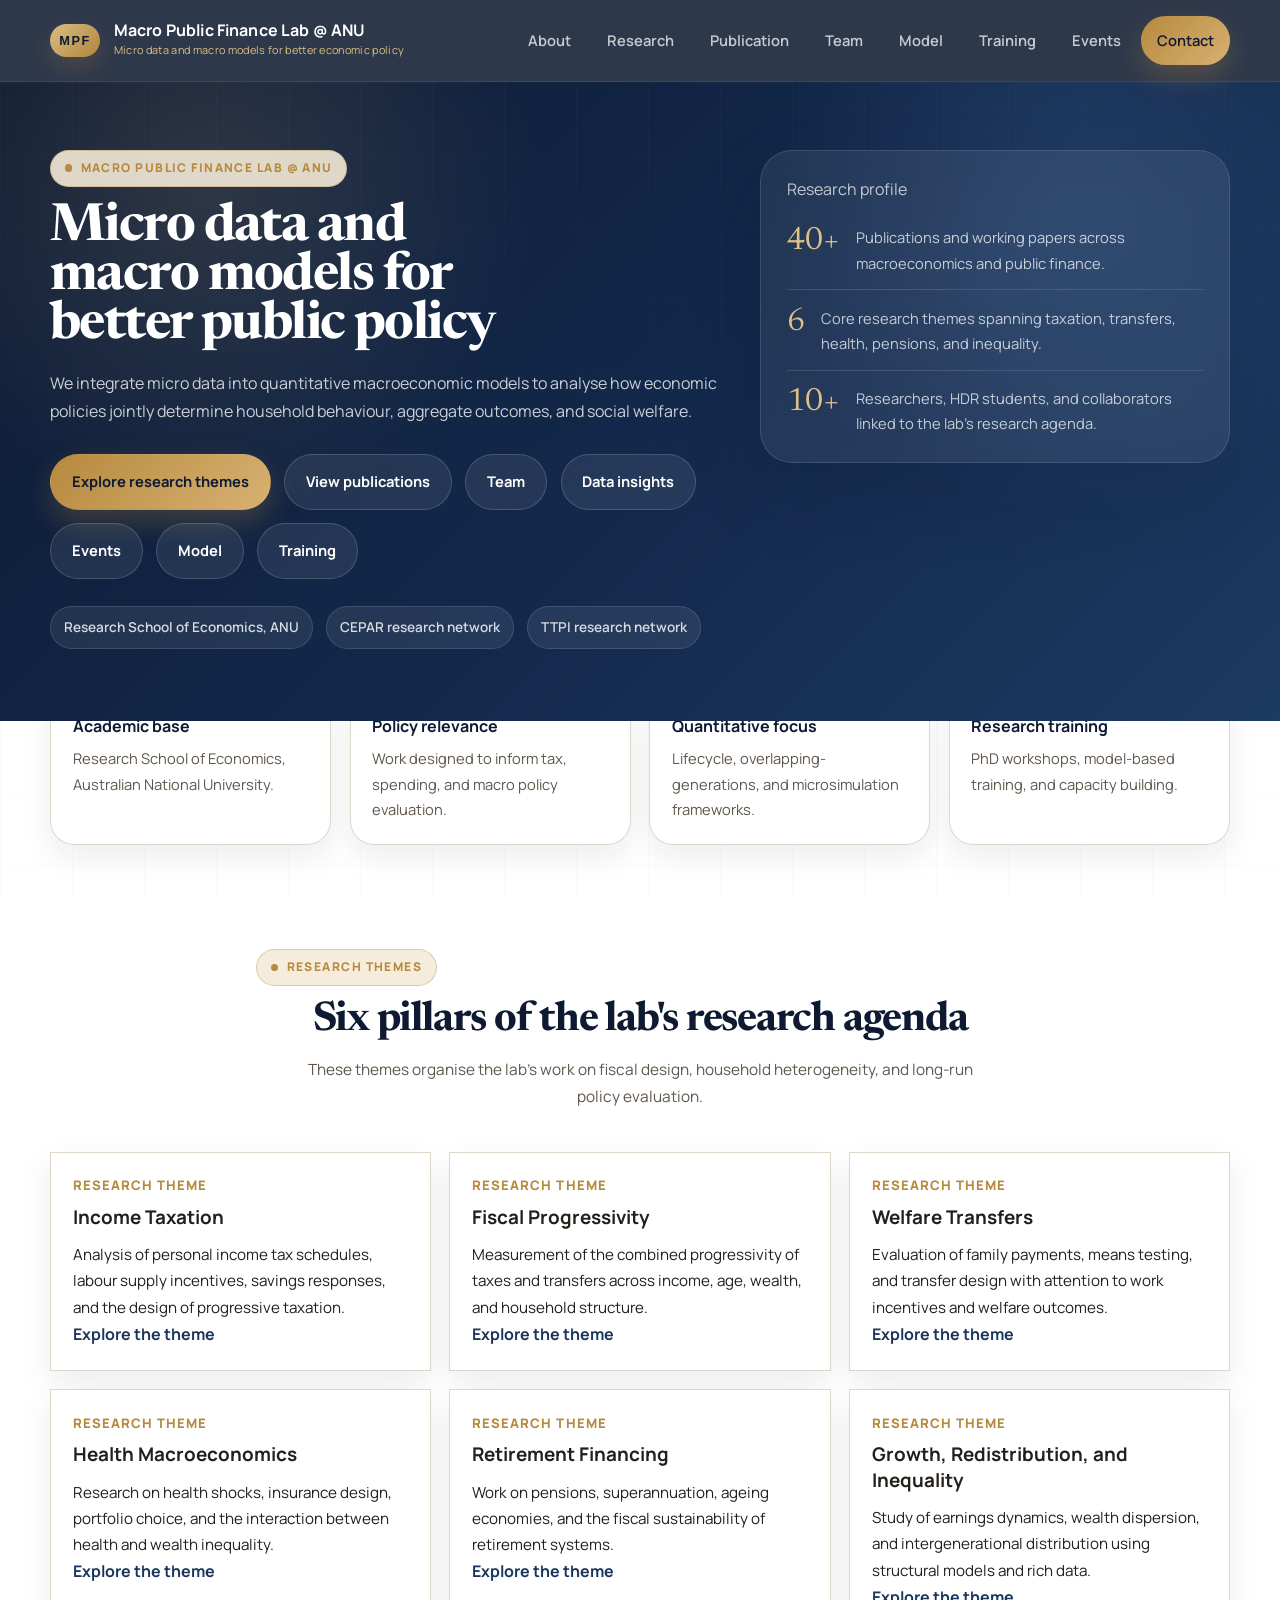
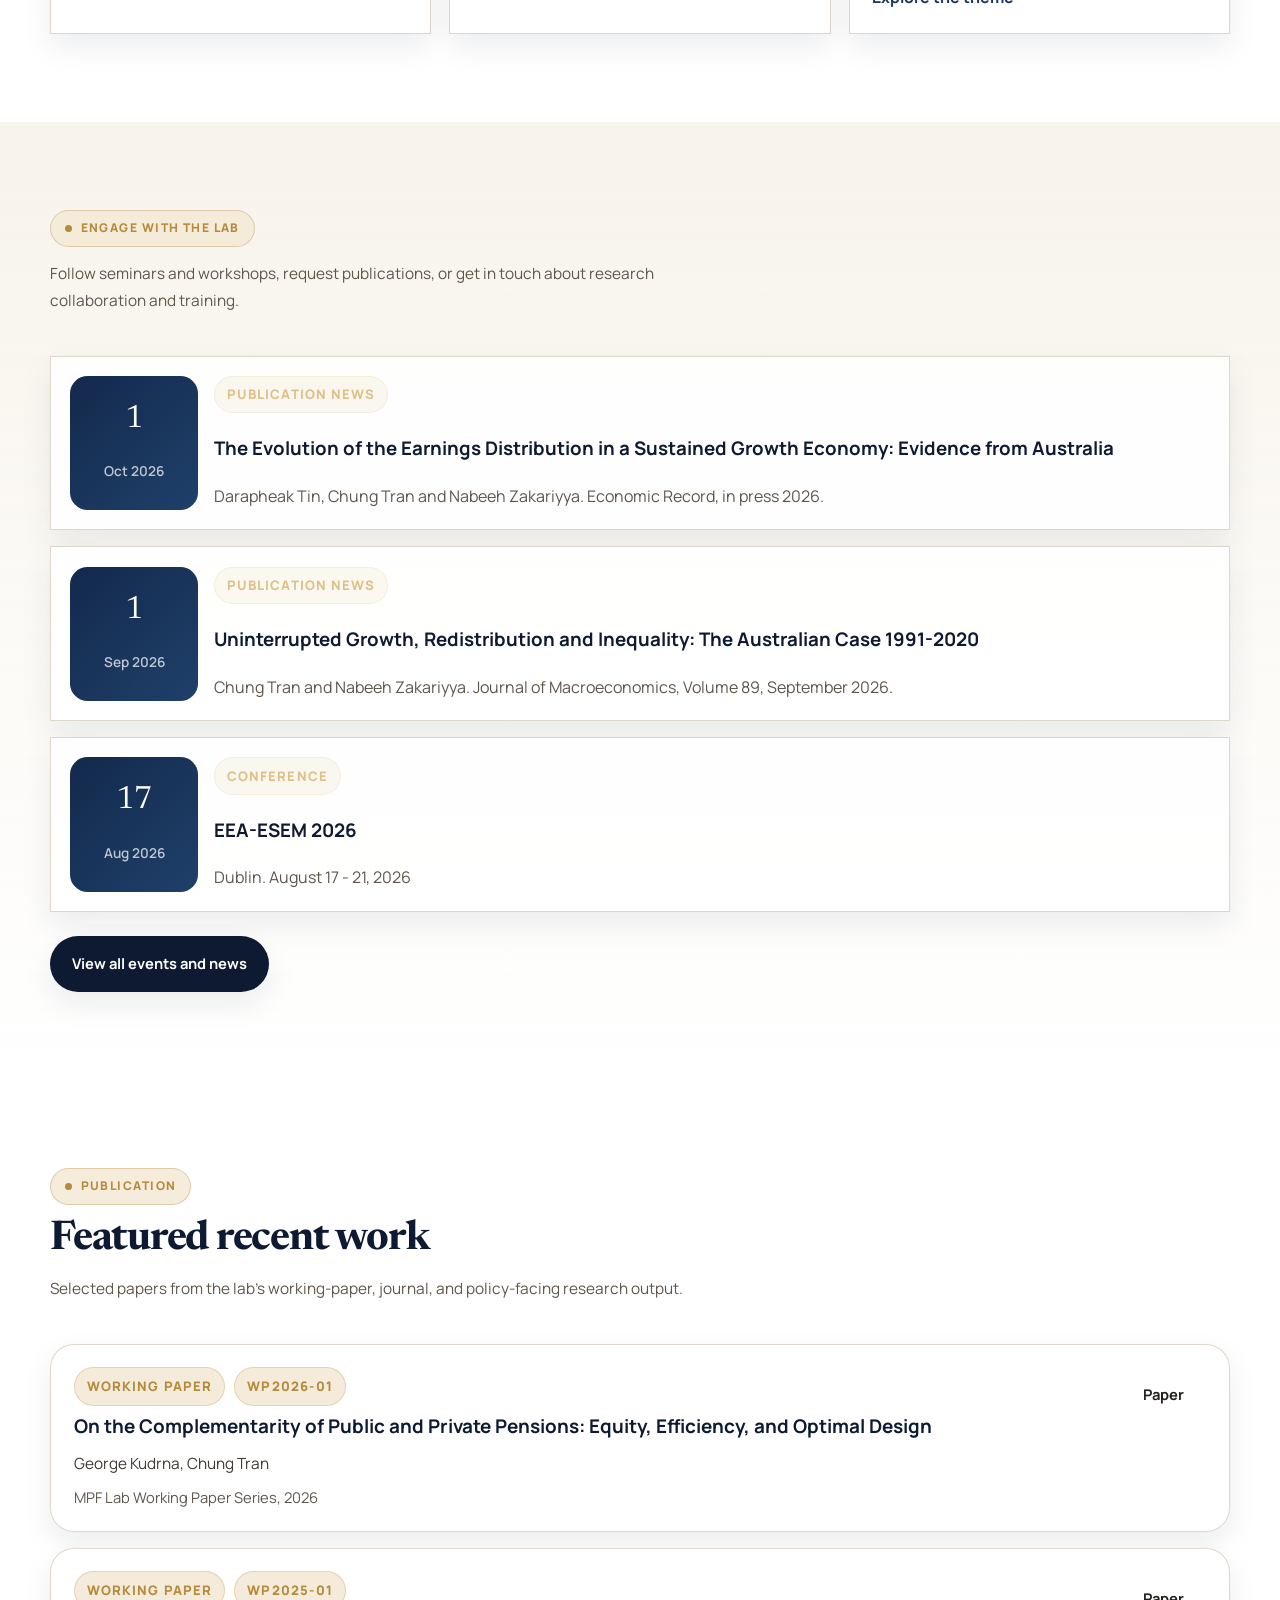
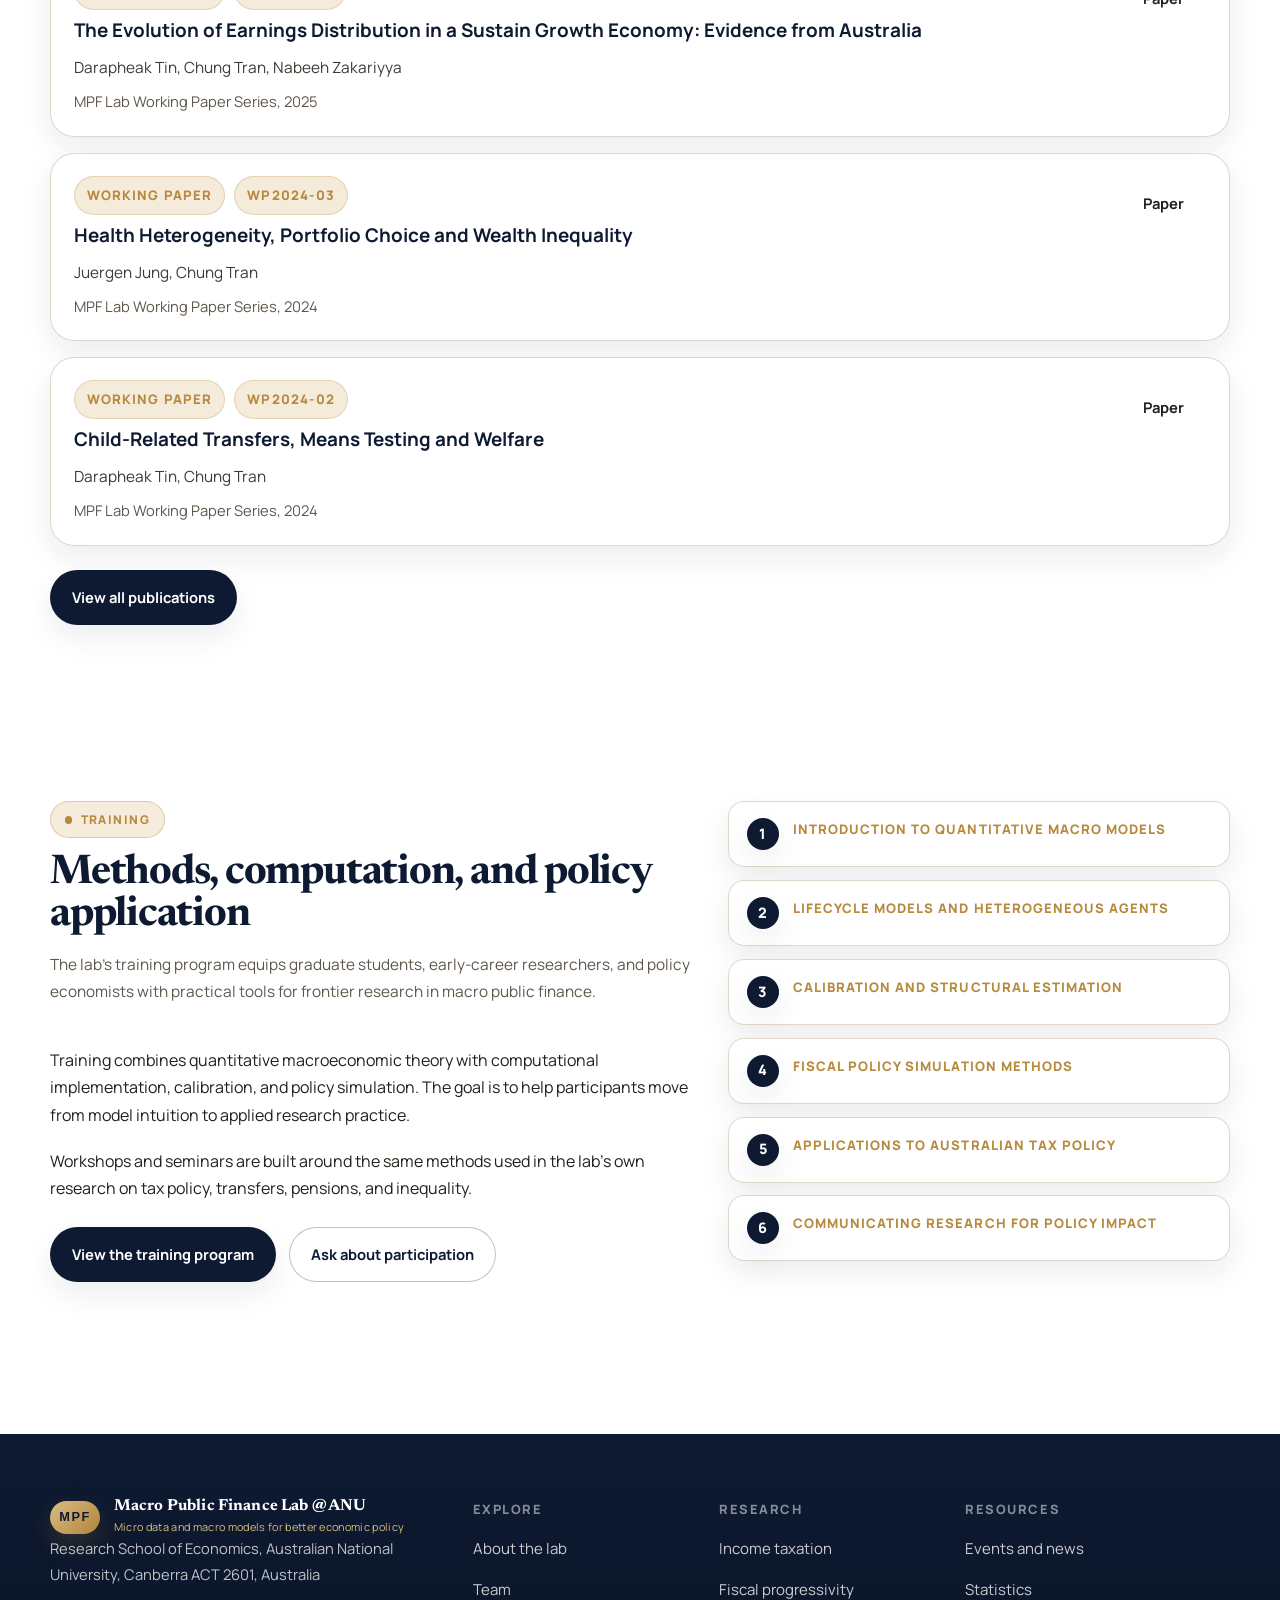
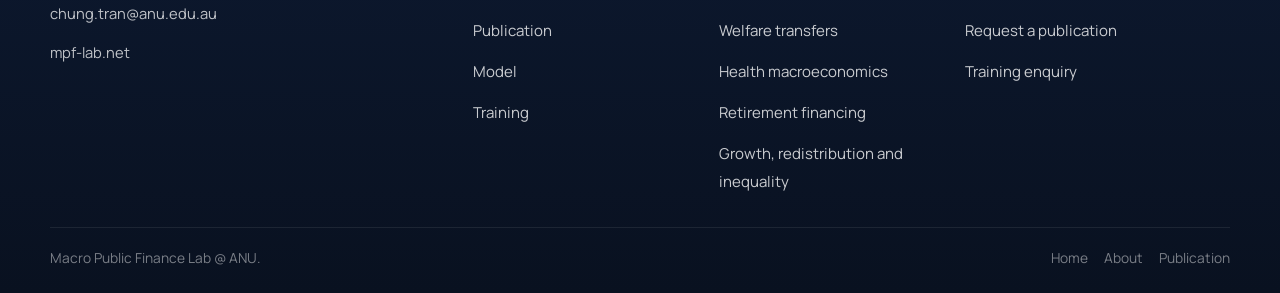
==== commit bfe9247a: "Add files via upload" ====
--- a/index.html
+++ b/index.html
@@ -30,7 +30,7 @@
         </label>
         <ul class='nav-links'>
           <li><a href='./about.html'>About</a></li>
-          <li><a href='#research'>Research</a></li>
+          <li><a href='./research.html'>Research</a></li>
           <li><a href='./publications.html'>Publication</a></li>
           <li><a href='./team.html'>Team</a></li>
           <li><a href='./models.html'>Model</a></li>
@@ -46,19 +46,23 @@
     <section class='hero' id='home'>
       <div class='container'>
         <div class='hero-inner'>
-          <div>
+          <div class='hero-copy'>
             <div class='hero-label'>Macro Public Finance Lab @ ANU</div>
+            <h1 class='hero-title'>Micro data and macro models for better public policy</h1>
             <p class='hero-desc'>We integrate micro data into quantitative macroeconomic models to analyse how economic policies jointly determine household behaviour, aggregate outcomes, and social welfare.</p>
             <div class='hero-actions'>
-              <a href='./team.html' class='btn btn-ghost'>Team</a>
               <a href='./research.html' class='btn btn-primary'>Explore research themes</a>
               <a href='./publications.html' class='btn btn-ghost'>View publications</a>
+              <a href='./team.html' class='btn btn-ghost'>Team</a>
               <a href='./statistics.html' class='btn btn-ghost'>Data insights</a>
               <a href='./events.html' class='btn btn-ghost'>Events</a>
               <a href='./models.html' class='btn btn-ghost'>Model</a>
               <a href='./training.html' class='btn btn-ghost'>Training</a>
             </div>
             <div class='hero-proof'>
+              <span class='evidence-chip'>Research School of Economics, ANU</span>
+              <span class='evidence-chip'>CEPAR research network</span>
+              <span class='evidence-chip'>TTPI research network</span>
             </div>
           </div>
           <aside class='hero-sidebar'>
@@ -104,6 +108,55 @@
         </div>
       </div>
     </div>
+
+    <section class='section' id='research'>
+      <div class='container'>
+        <div class='section-header center'>
+          <div class='badge'>Research themes</div>
+          <h2 class='section-title'>Six pillars of the lab's research agenda</h2>
+          <p class='section-sub'>These themes organise the lab's work on fiscal design, household heterogeneity, and long-run policy evaluation.</p>
+        </div>
+        <div class='research-grid'>
+          <article class='research-card'>
+            <div class='pub-kicker'>Research theme</div>
+            <h3>Income Taxation</h3>
+            <p>Analysis of personal income tax schedules, labour supply incentives, savings responses, and the design of progressive taxation.</p>
+            <a href='./income-taxation.html' class='research-link'>Explore the theme</a>
+          </article>
+          <article class='research-card'>
+            <div class='pub-kicker'>Research theme</div>
+            <h3>Fiscal Progressivity</h3>
+            <p>Measurement of the combined progressivity of taxes and transfers across income, age, wealth, and household structure.</p>
+            <a href='./fiscal-progressivity.html' class='research-link'>Explore the theme</a>
+          </article>
+          <article class='research-card'>
+            <div class='pub-kicker'>Research theme</div>
+            <h3>Welfare Transfers</h3>
+            <p>Evaluation of family payments, means testing, and transfer design with attention to work incentives and welfare outcomes.</p>
+            <a href='./welfare-transfers.html' class='research-link'>Explore the theme</a>
+          </article>
+          <article class='research-card'>
+            <div class='pub-kicker'>Research theme</div>
+            <h3>Health Macroeconomics</h3>
+            <p>Research on health shocks, insurance design, portfolio choice, and the interaction between health and wealth inequality.</p>
+            <a href='./health-macroeconomics.html' class='research-link'>Explore the theme</a>
+          </article>
+          <article class='research-card'>
+            <div class='pub-kicker'>Research theme</div>
+            <h3>Retirement Financing</h3>
+            <p>Work on pensions, superannuation, ageing economies, and the fiscal sustainability of retirement systems.</p>
+            <a href='./retirement-financing.html' class='research-link'>Explore the theme</a>
+          </article>
+          <article class='research-card'>
+            <div class='pub-kicker'>Research theme</div>
+            <h3>Growth, Redistribution, and Inequality</h3>
+            <p>Study of earnings dynamics, wealth dispersion, and intergenerational distribution using structural models and rich data.</p>
+            <a href='./growth-inequality.html' class='research-link'>Explore the theme</a>
+          </article>
+        </div>
+      </div>
+    </section>
+
 <section class='section section-muted'>
       <div class='container'>
         <div class='section-header'>
@@ -111,6 +164,28 @@
           <p class='section-sub'>Follow seminars and workshops, request publications, or get in touch about research collaboration and training.</p>
         </div>
         <div class='event-cards'>
+          <article class='event-card'>
+            <div class='event-date-box'>
+              <div class='event-date-day'>1</div>
+              <div class='event-date-month'>Oct 2026</div>
+            </div>
+            <div class='event-content'>
+              <div class='event-badge'>Publication news</div>
+              <h3><a href='https://onlinelibrary.wiley.com/doi/10.1111/1475-4932.70055'>The Evolution of the Earnings Distribution in a Sustained Growth Economy: Evidence from Australia</a></h3>
+              <p class='event-desc'>Darapheak Tin, Chung Tran and Nabeeh Zakariyya. Economic Record, in press 2026.</p>
+            </div>
+          </article>
+          <article class='event-card'>
+            <div class='event-date-box'>
+              <div class='event-date-day'>1</div>
+              <div class='event-date-month'>Sep 2026</div>
+            </div>
+            <div class='event-content'>
+              <div class='event-badge'>Publication news</div>
+              <h3><a href='https://www.sciencedirect.com/science/article/pii/S0164070426000546?via%3Dihub'>Uninterrupted Growth, Redistribution and Inequality: The Australian Case 1991-2020</a></h3>
+              <p class='event-desc'>Chung Tran and Nabeeh Zakariyya. Journal of Macroeconomics, Volume 89, September 2026.</p>
+            </div>
+          </article>
           <article class='event-card'>
             <div class='event-date-box'>
               <div class='event-date-day'>17</div>
@@ -122,28 +197,9 @@
               <p class='event-desc'>Dublin. August 17 - 21, 2026</p>
             </div>
           </article>
-          <article class='event-card'>
-            <div class='event-date-box'>
-              <div class='event-date-day'>29</div>
-              <div class='event-date-month'>Jun 2026</div>
-            </div>
-            <div class='event-content'>
-              <div class='event-badge'>Conference</div>
-              <h3>32nd International Conference: Computing in Economics and Finance</h3>
-              <p class='event-desc'>Ca' Foscari University of Venice, Venice, Italy. June 29 - July 1, 2026</p>
-            </div>
-          </article>
-          <article class='event-card'>
-            <div class='event-date-box'>
-              <div class='event-date-day'>4</div>
-              <div class='event-date-month'>Jun 2026</div>
-            </div>
-            <div class='event-content'>
-              <div class='event-badge'>Time not specified</div>
-              <h3>Curtin University Seminar</h3>
-              <p class='event-desc'>June 4, 2026</p>
-            </div>
-          </article>
+        </div>
+        <div class='hero-actions' style='margin-top: 1.5rem;'>
+          <a class='btn btn-secondary' href='./events.html'>View all events and news</a>
         </div>
       </div>
     </section>
@@ -288,6 +344,7 @@
             <li><a href='./welfare-transfers.html'>Welfare transfers</a></li>
             <li><a href='./health-macroeconomics.html'>Health macroeconomics</a></li>
             <li><a href='./retirement-financing.html'>Retirement financing</a></li>
+            <li><a href='./growth-inequality.html'>Growth, redistribution and inequality</a></li>
           </ul>
         </div>
         <div class='footer-col'>
